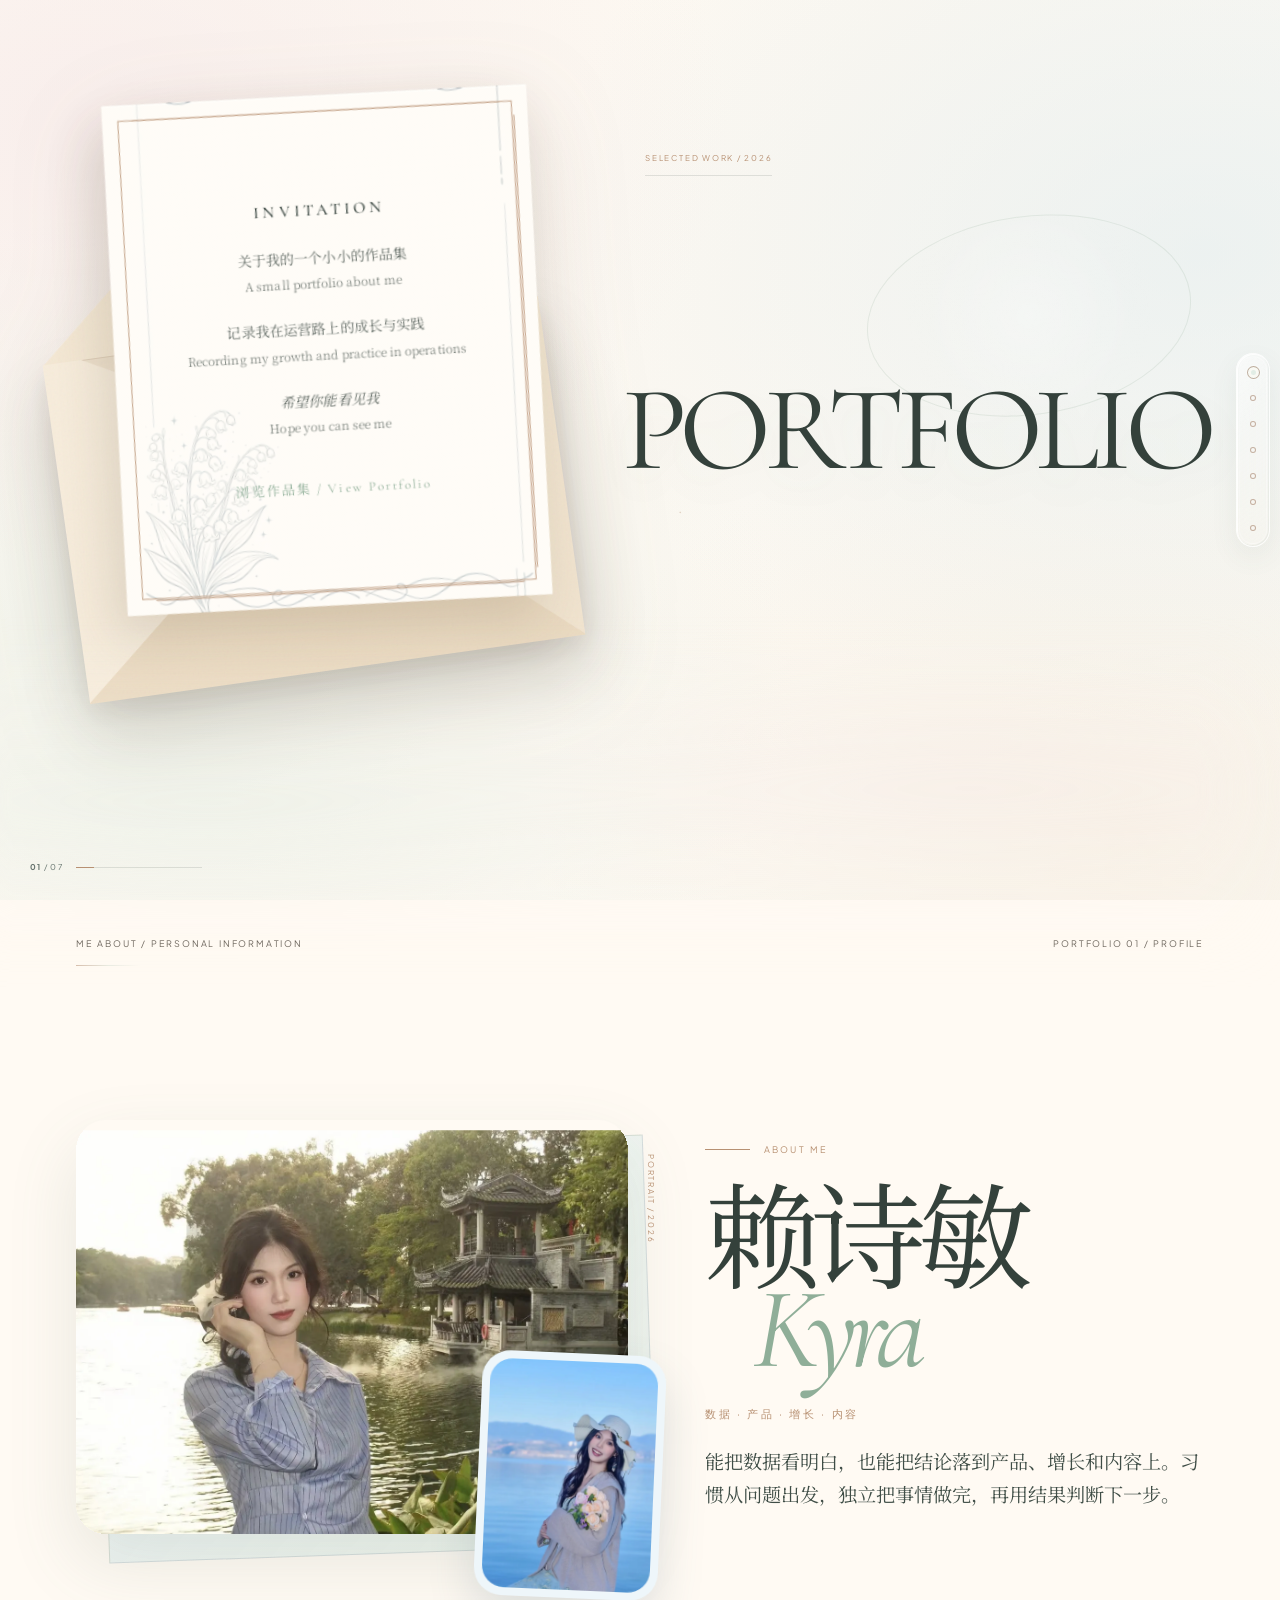
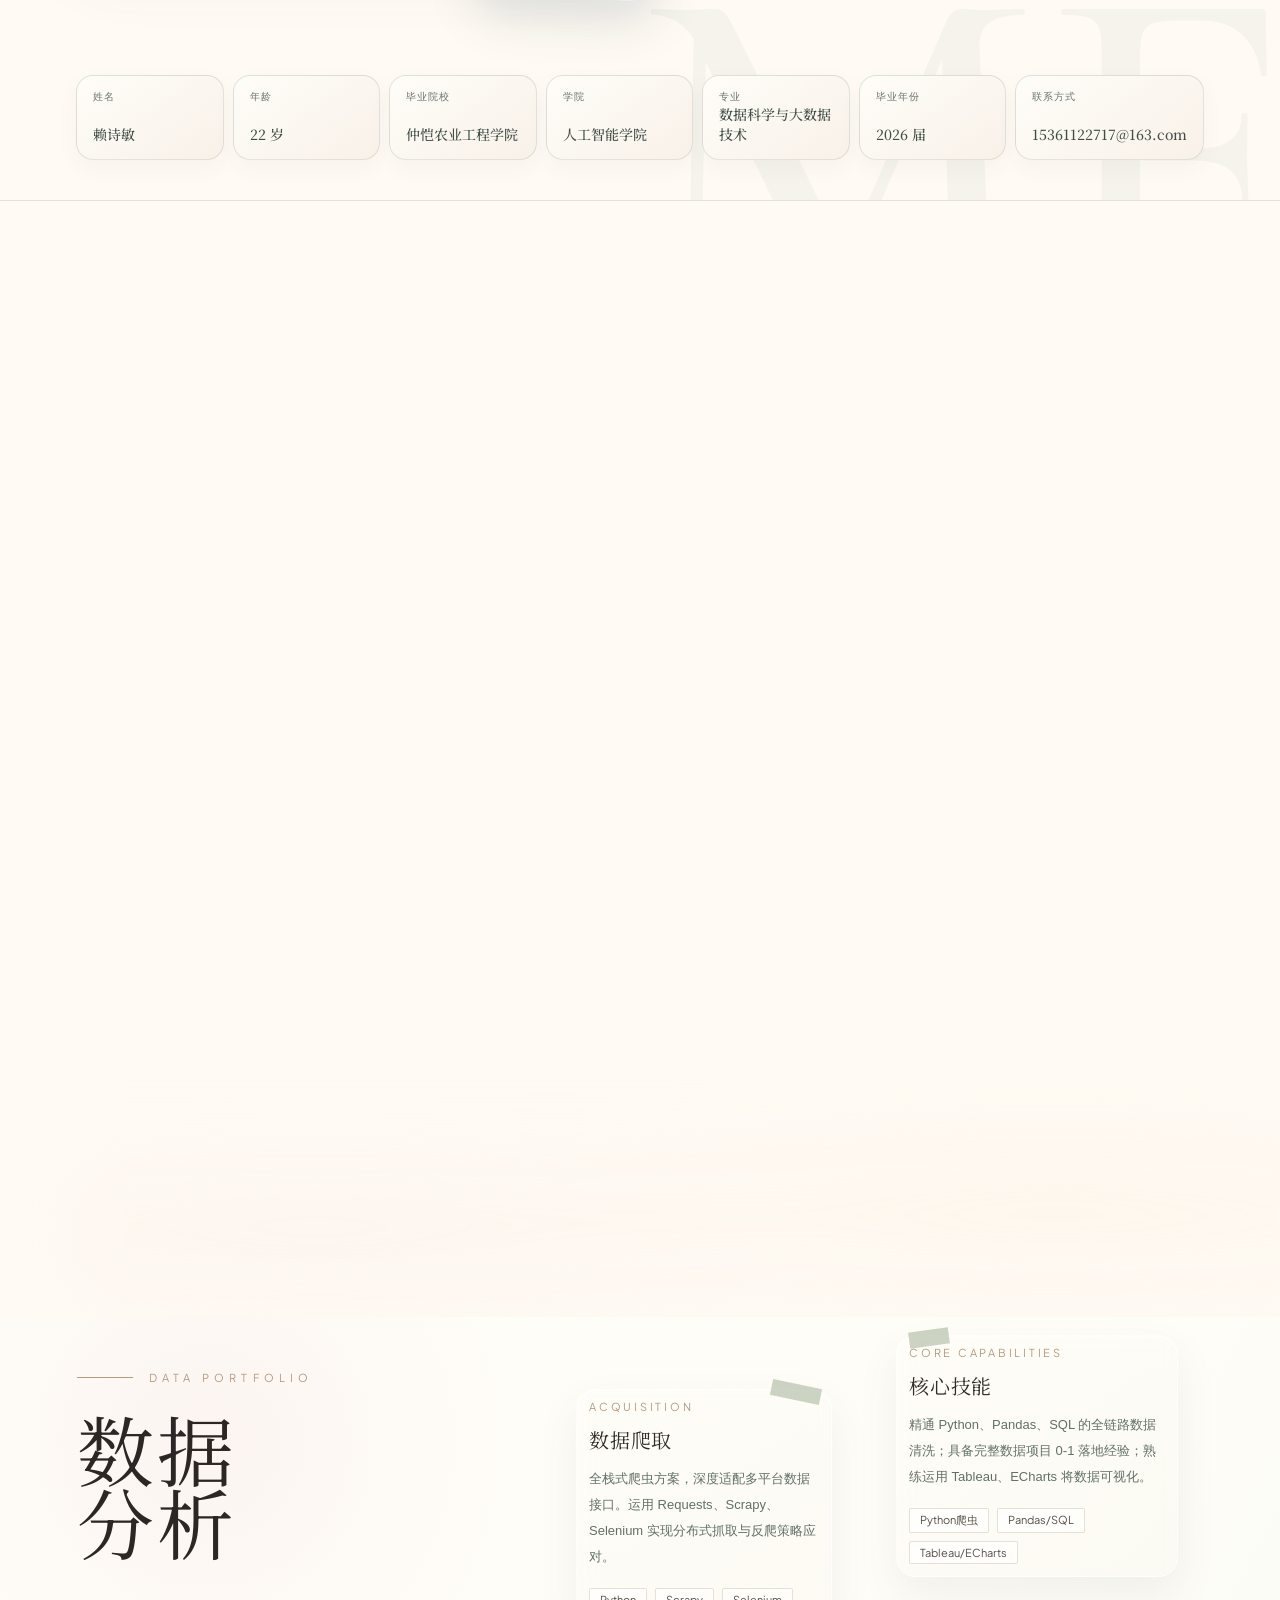
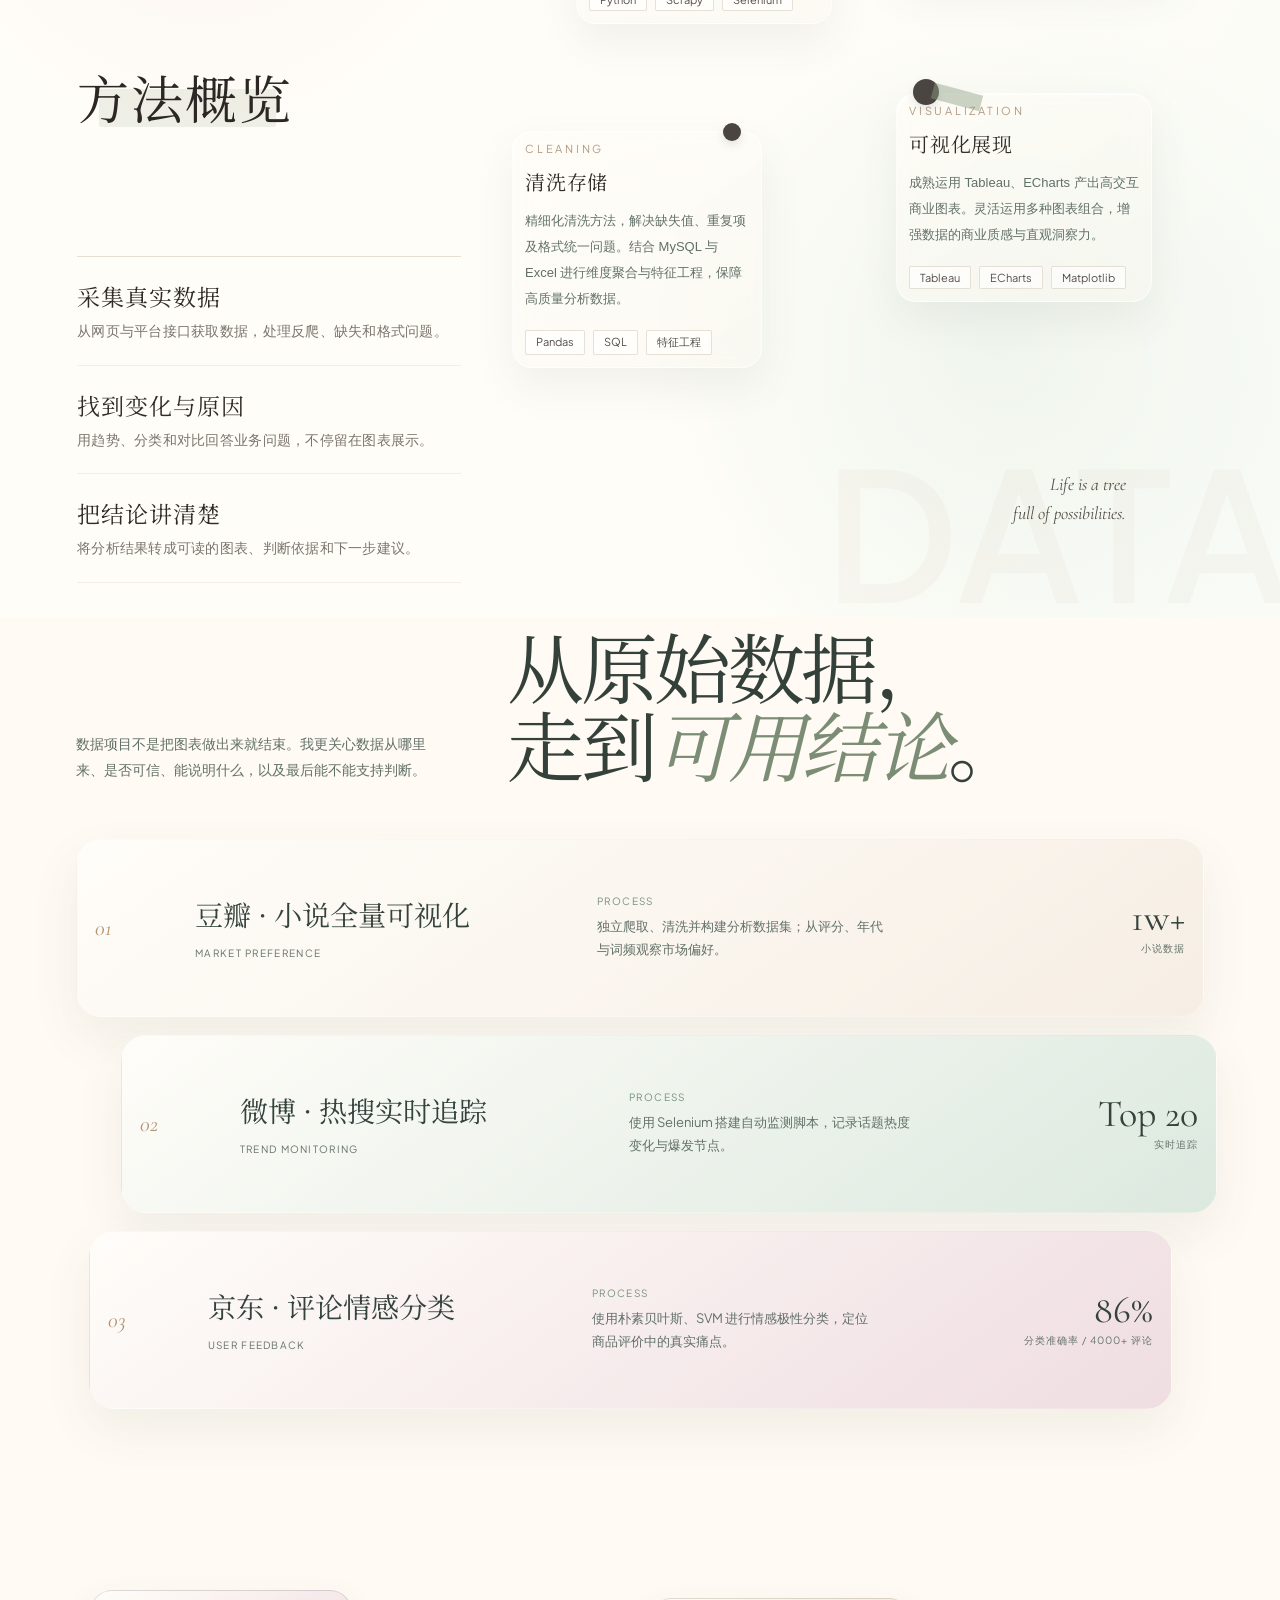
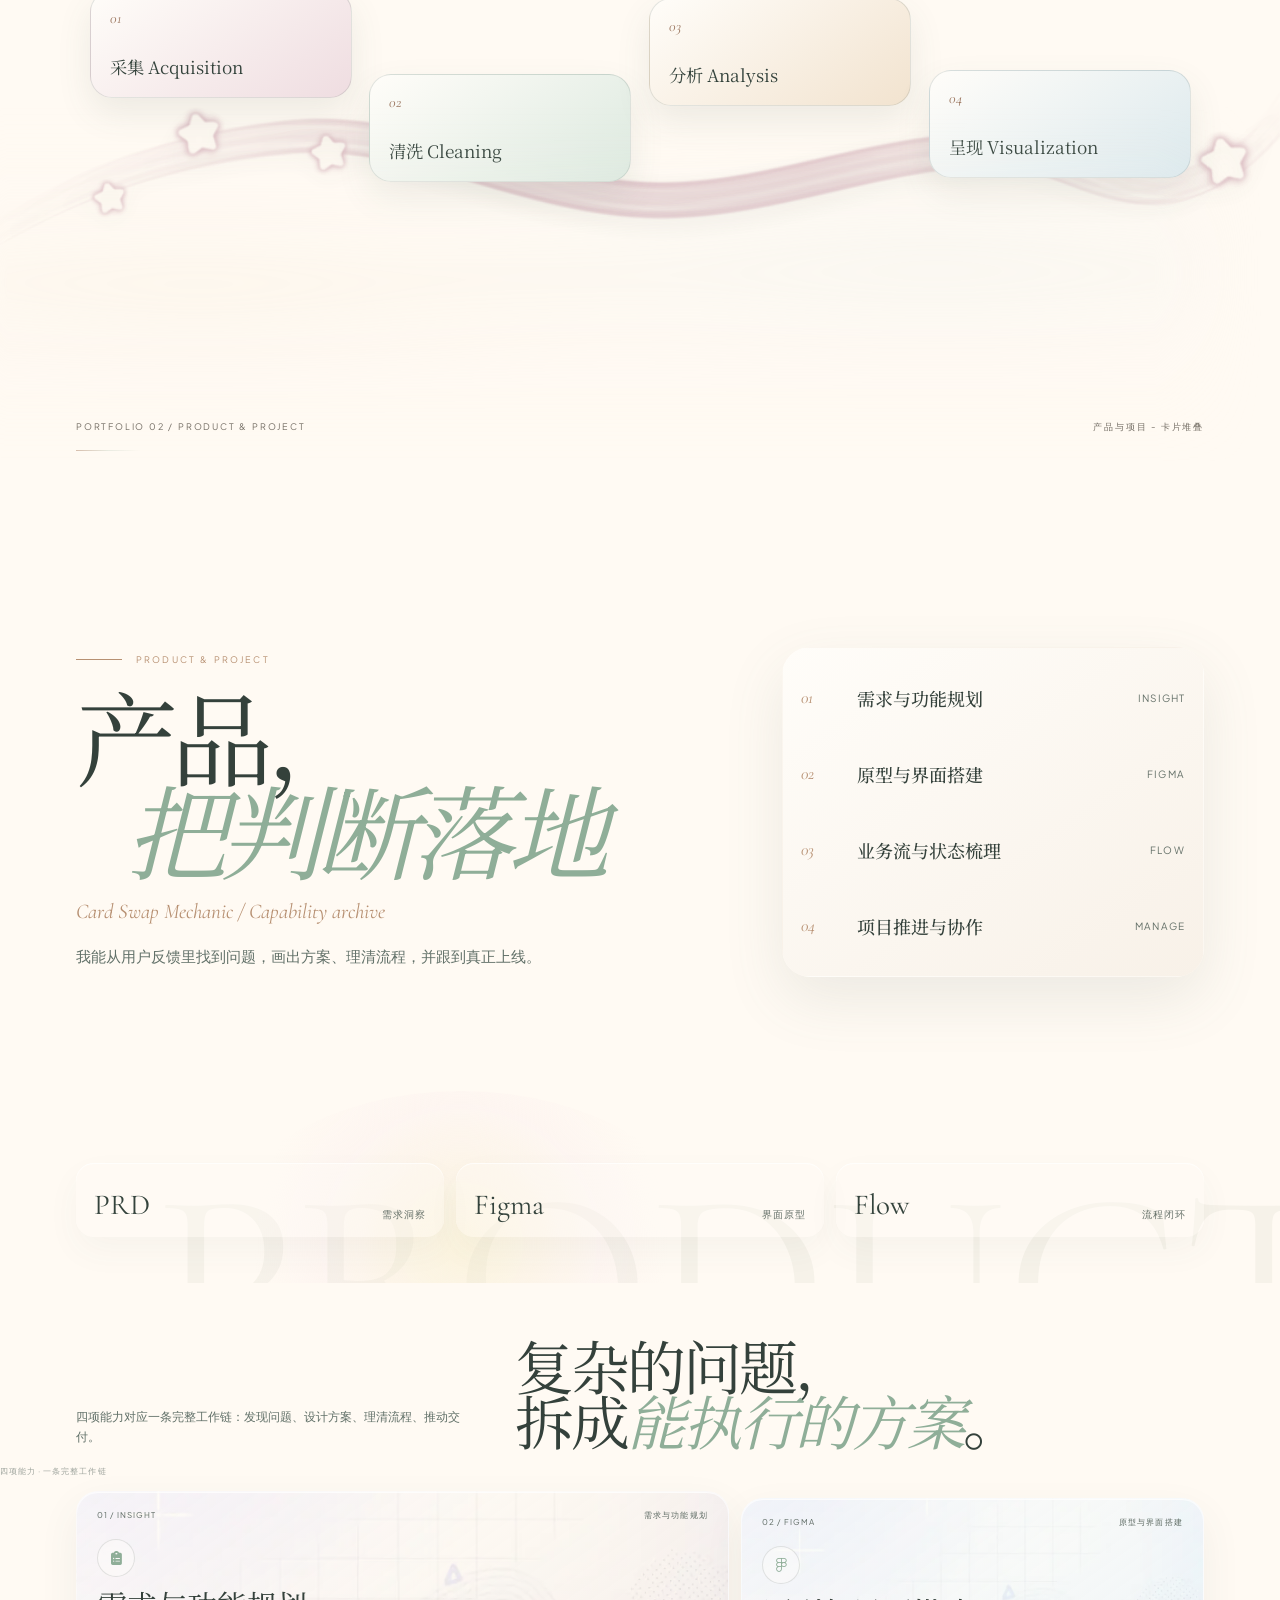
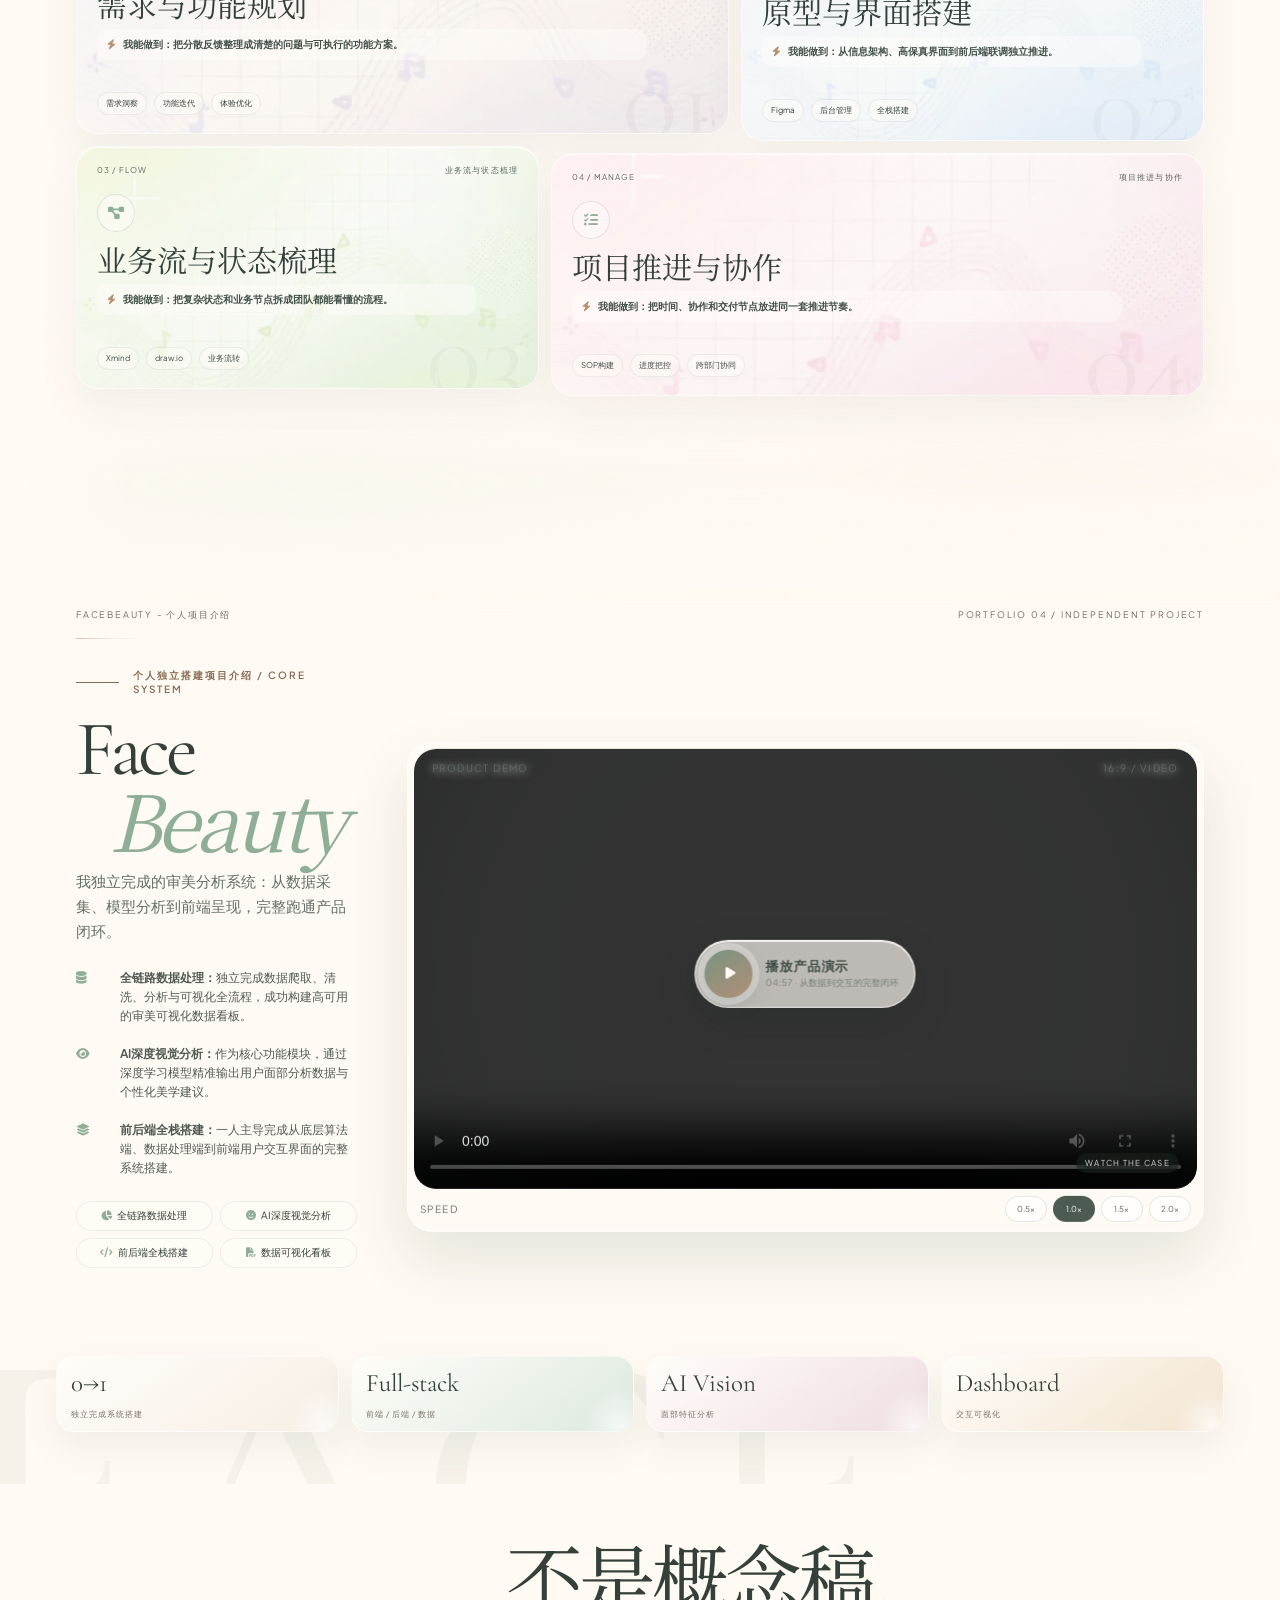
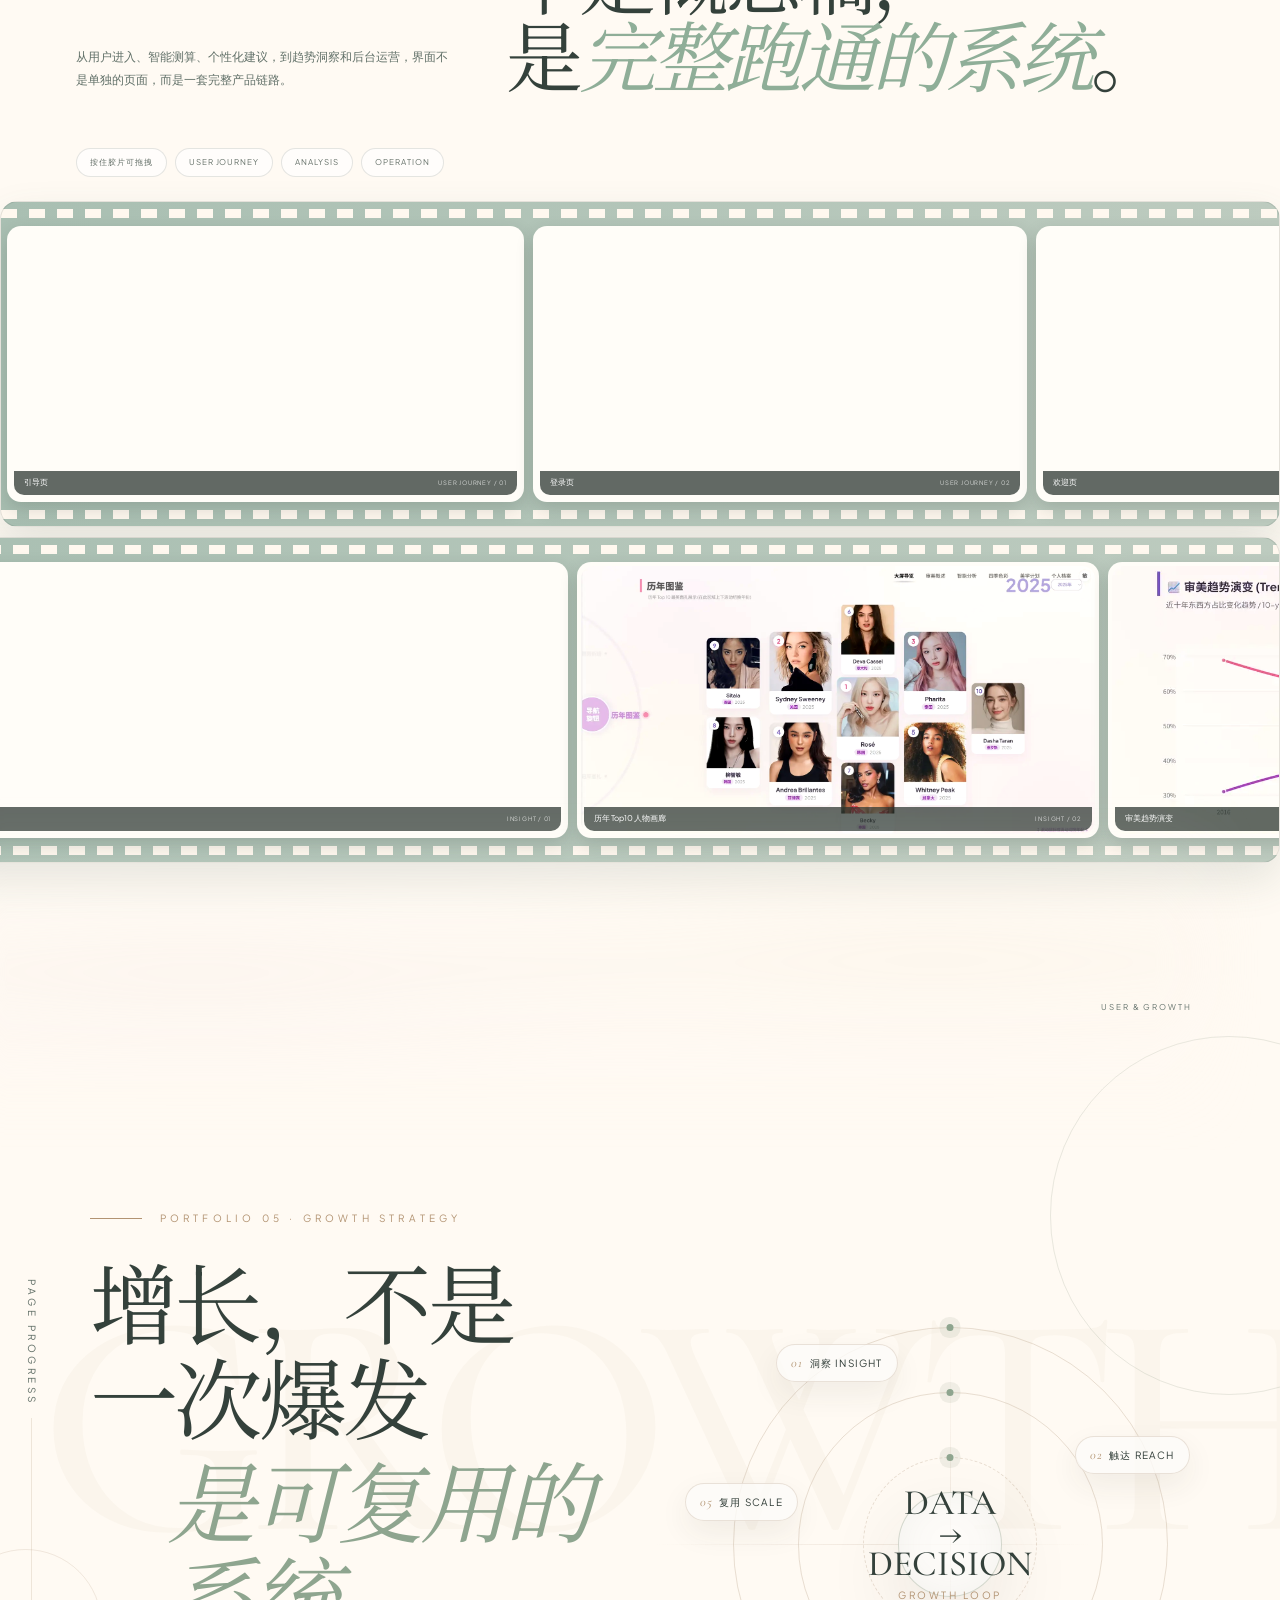
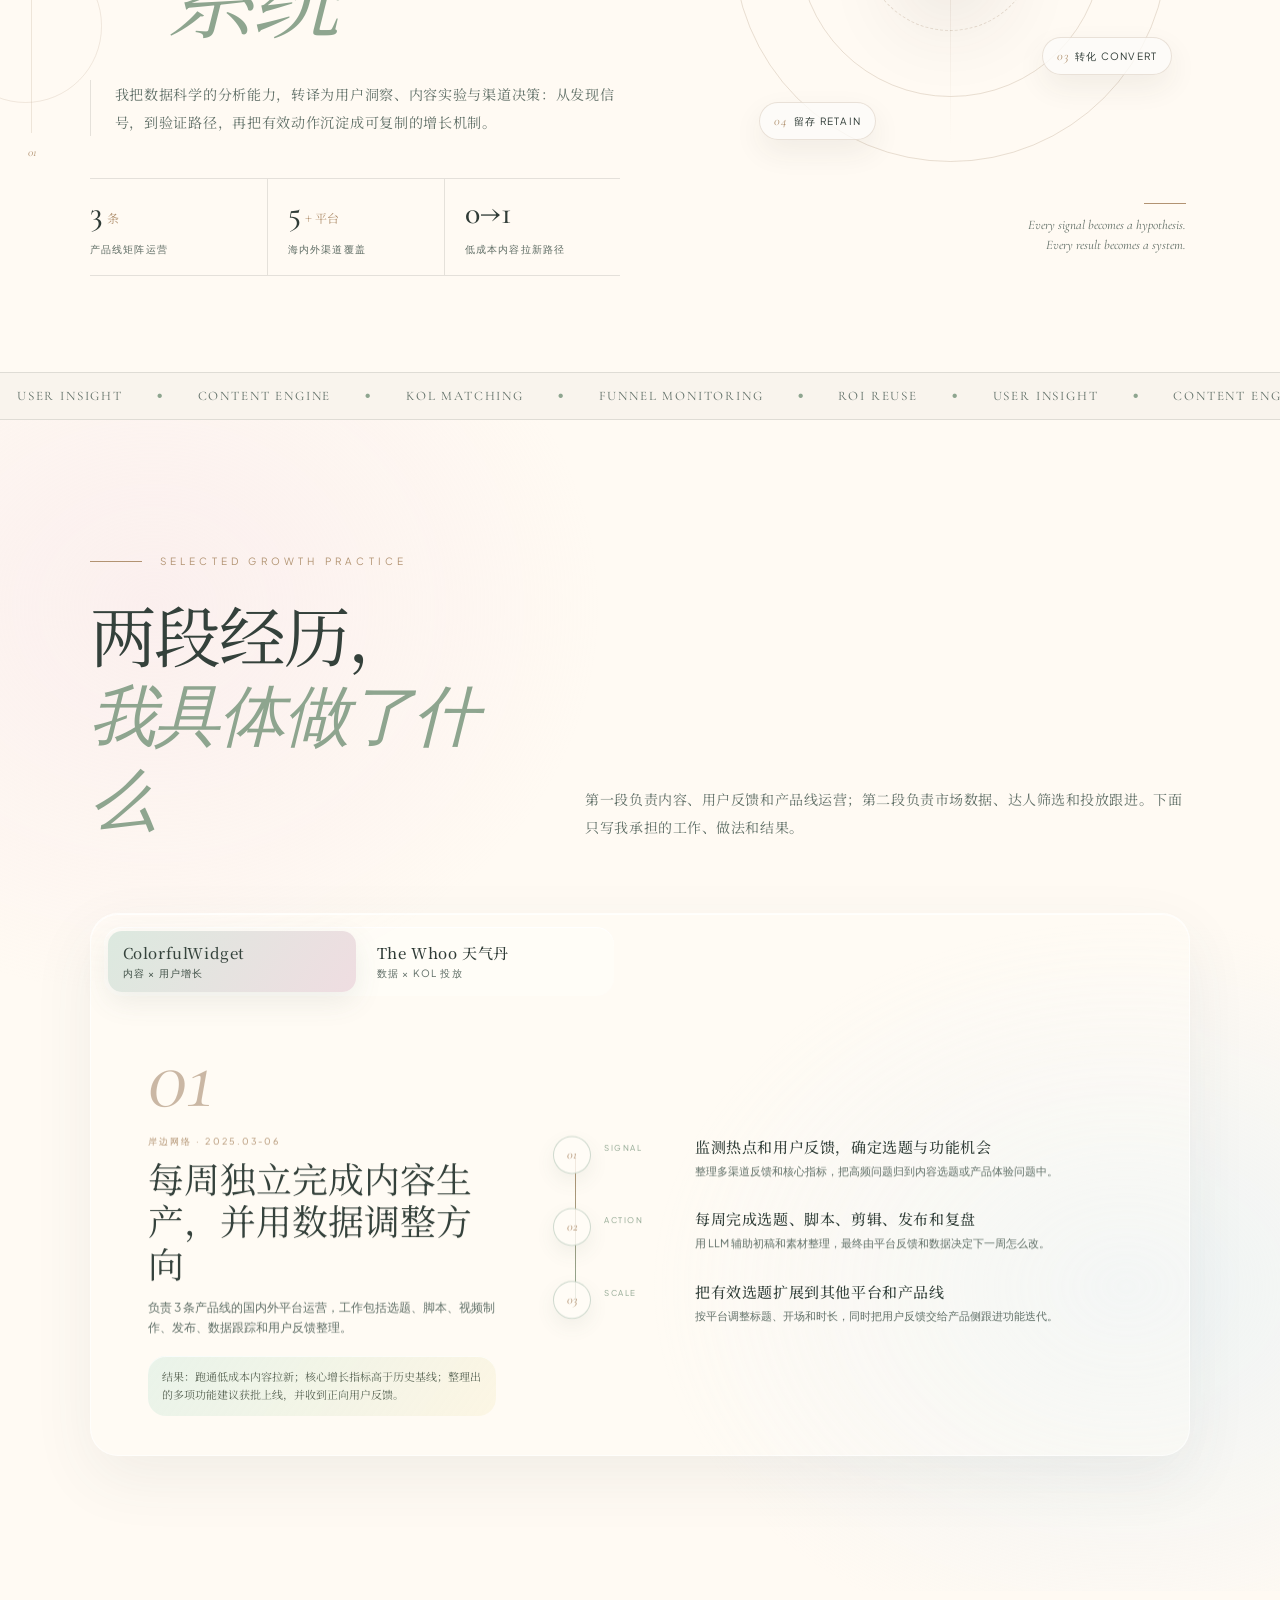
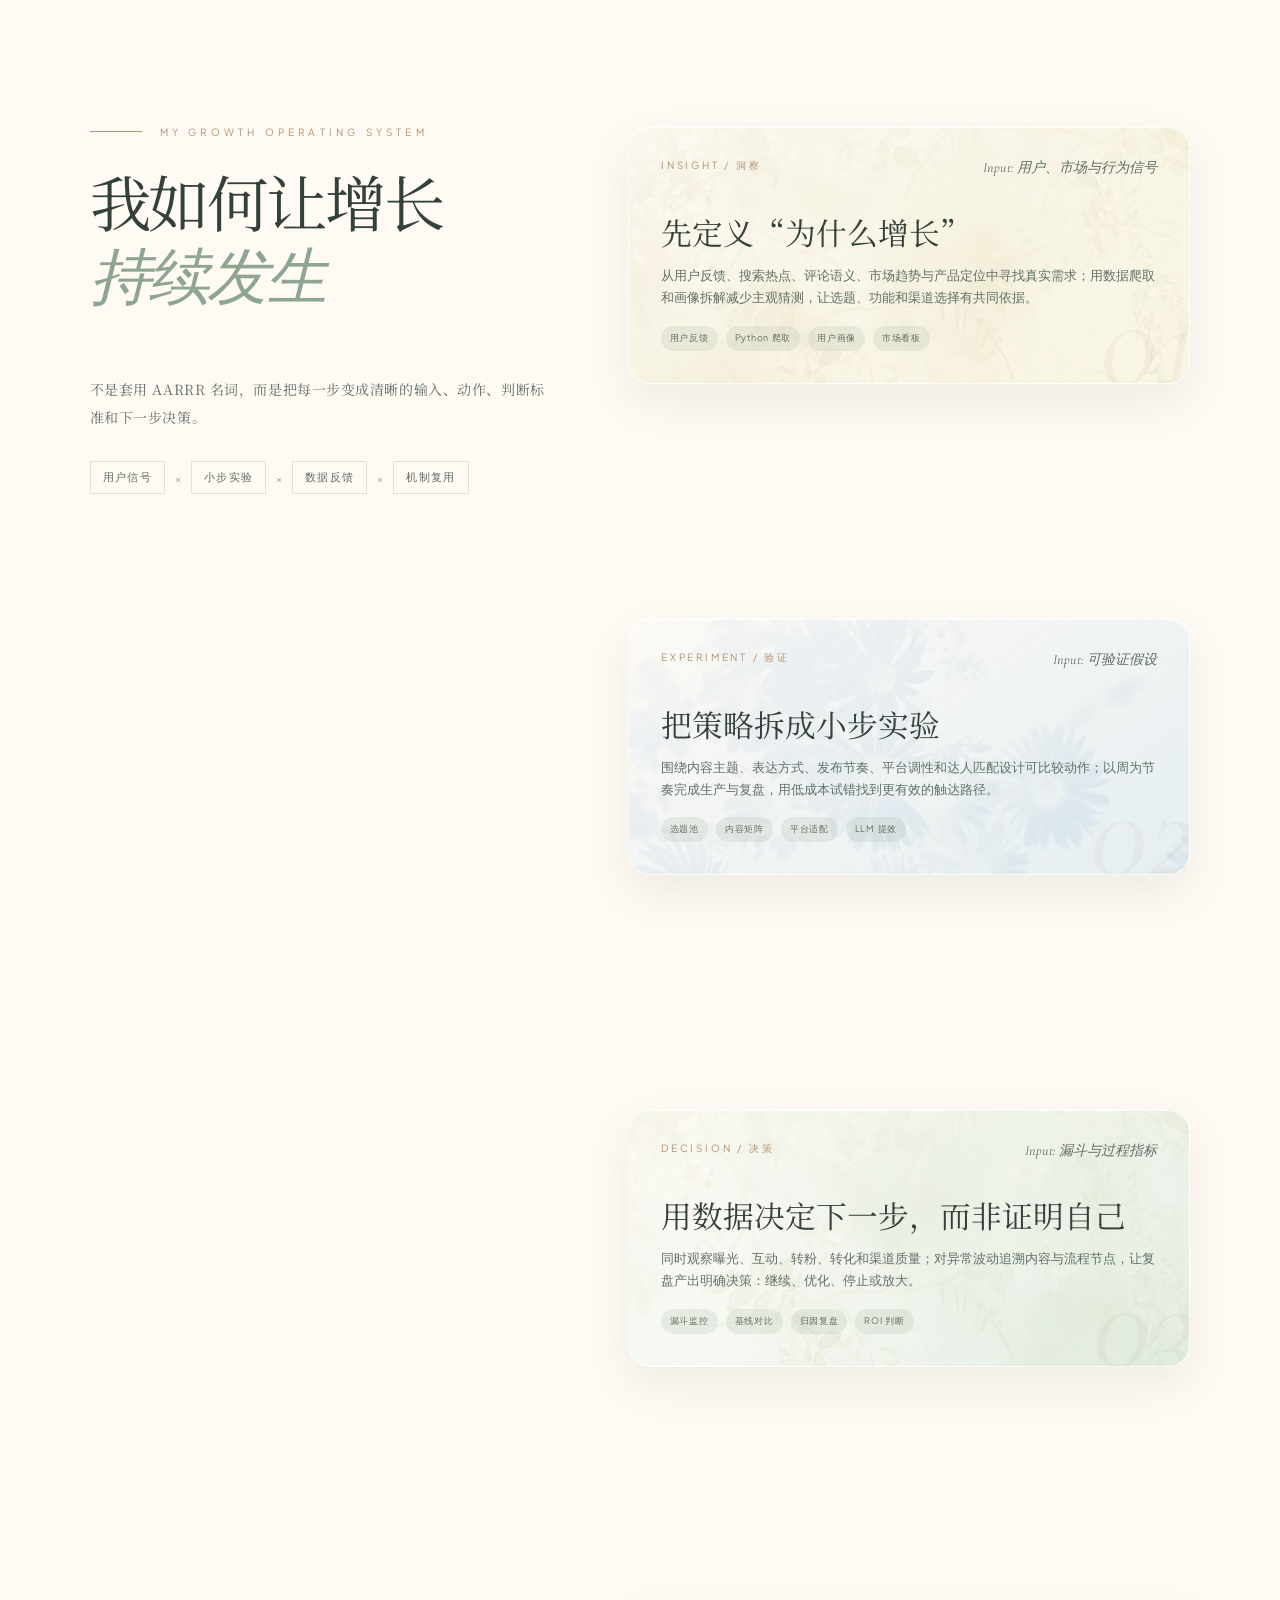
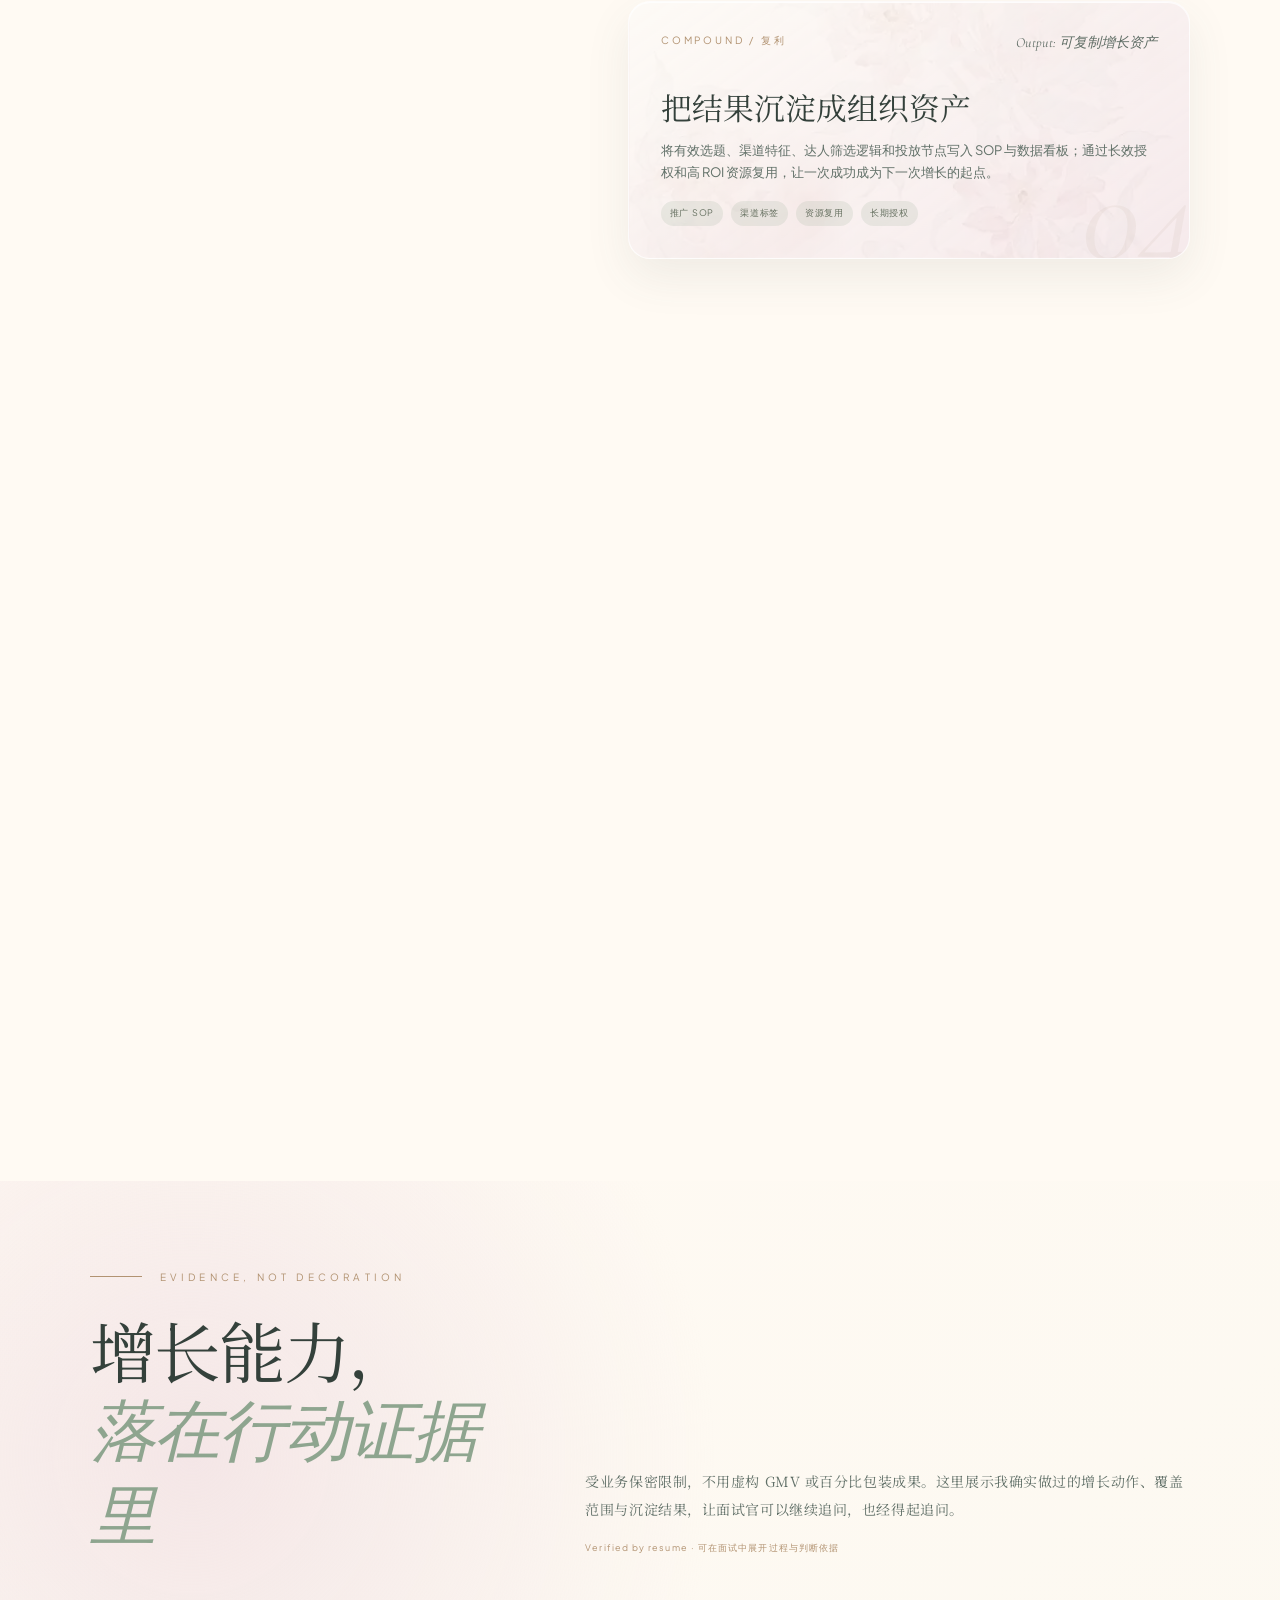
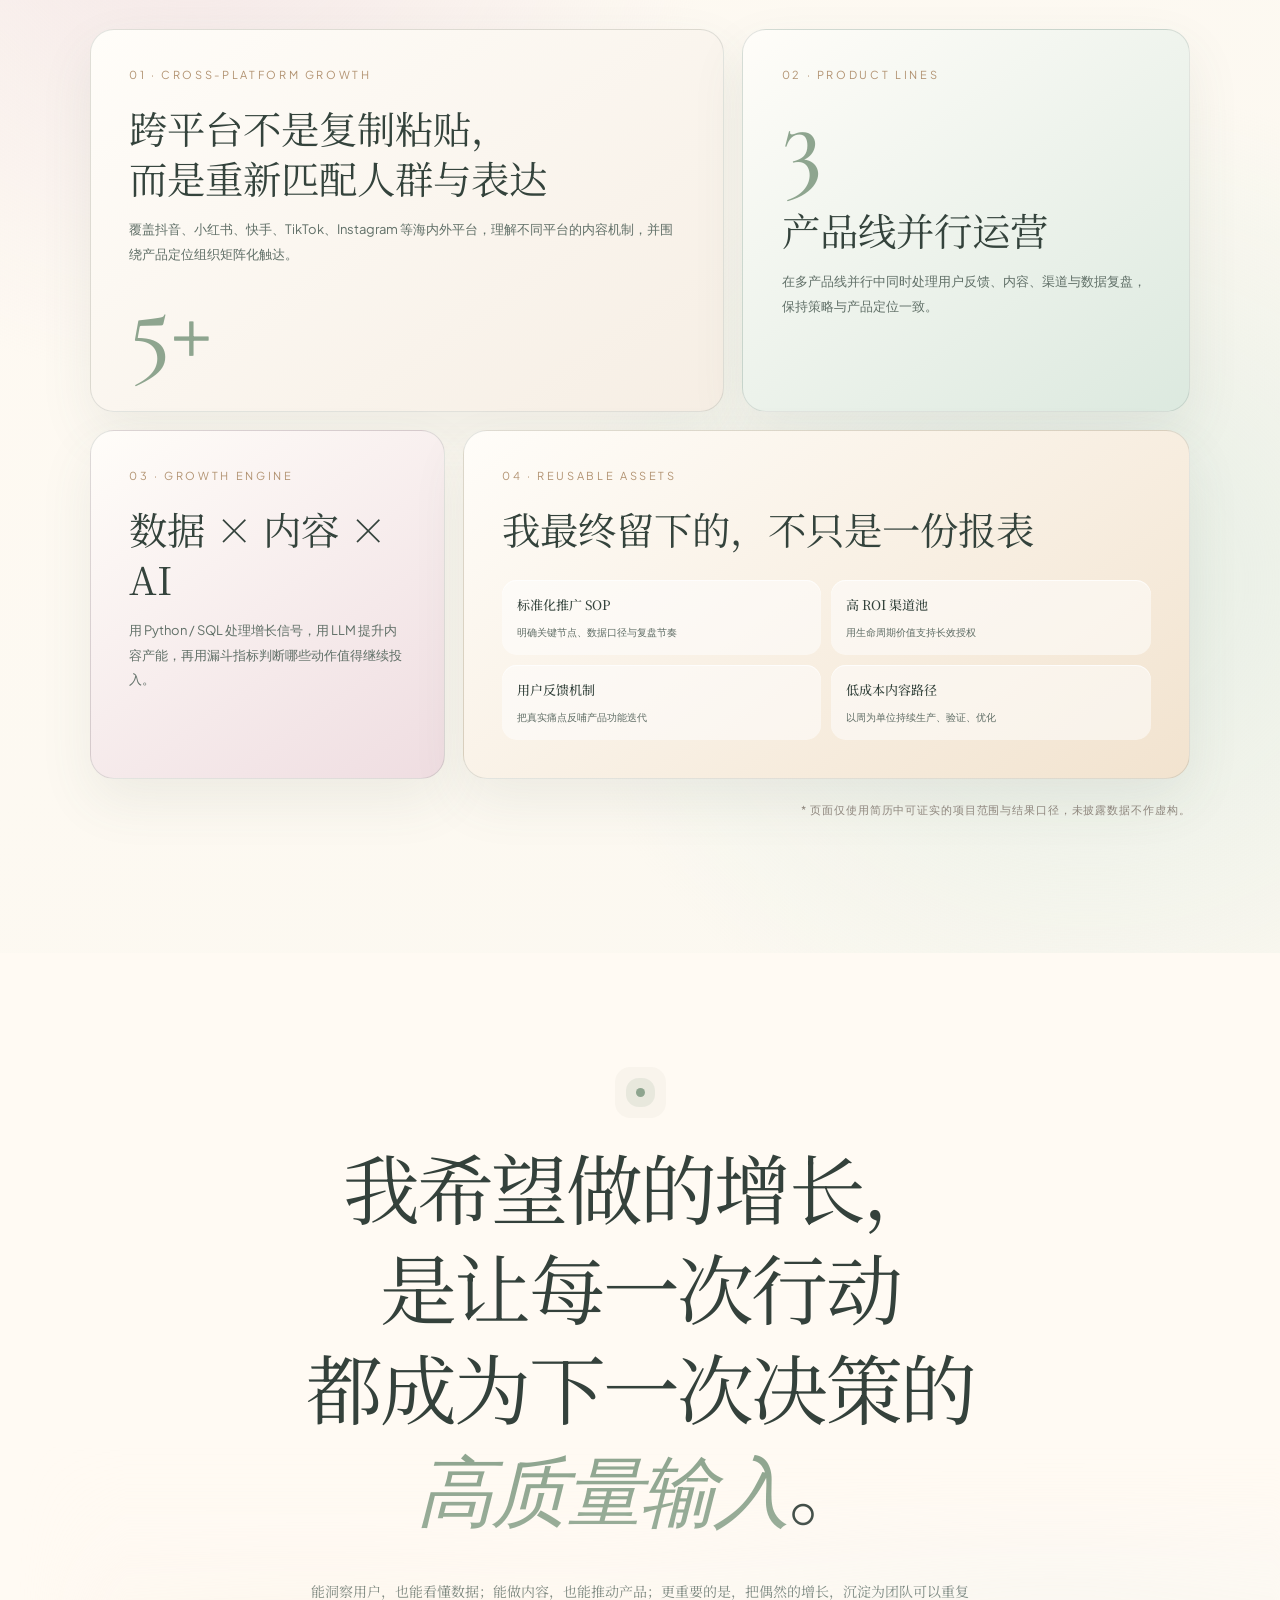
==== index.html @ 1442ce2c "Deploy optimized portfolio" ====
<!DOCTYPE html>
<html lang="zh-CN">
<head>
    <meta charset="UTF-8" />
    <meta name="viewport" content="width=device-width, initial-scale=1.0" />
    <meta name="description" content="数据、产品、增长与内容作品集" />
    <meta name="robots" content="noindex, nofollow, noarchive" />
    <meta name="theme-color" content="#f5ede2" />
    <title>Lai Shimin | Portfolio</title>
    <link rel="icon" href="data:image/svg+xml,%3Csvg xmlns='http://www.w3.org/2000/svg' viewBox='0 0 64 64'%3E%3Crect width='64' height='64' rx='18' fill='%23f5ede2'/%3E%3Ctext x='32' y='43' text-anchor='middle' font-size='32' fill='%23414840'%3EK%3C/text%3E%3C/svg%3E" />

    <link rel="preconnect" href="https://fonts.googleapis.com" />
    <link rel="preconnect" href="https://fonts.gstatic.com" crossorigin />
    <link href="https://fonts.googleapis.com/css2?family=Cormorant+Garamond:ital,wght@0,300;0,400;0,500;0,600;1,400&family=Noto+Serif+SC:wght@300;400;500;600&family=Playfair+Display:ital,wght@0,400;1,400&family=Plus+Jakarta+Sans:wght@300;400;500&display=swap" rel="stylesheet" media="print" onload="this.media='all'" />
    <link rel="stylesheet" href="https://cdnjs.cloudflare.com/ajax/libs/font-awesome/6.4.0/css/all.min.css" media="print" onload="this.media='all'" />
    <noscript><link href="https://fonts.googleapis.com/css2?family=Cormorant+Garamond:wght@400;500&family=Noto+Serif+SC:wght@400;500&display=swap" rel="stylesheet" /><link rel="stylesheet" href="https://cdnjs.cloudflare.com/ajax/libs/font-awesome/6.4.0/css/all.min.css" /></noscript>
    <script src="assets/vendor/gsap/gsap.min.js"></script>
    <script src="assets/vendor/gsap/ScrollTrigger.min.js"></script>
    <script>if (window.gsap && window.ScrollTrigger) gsap.registerPlugin(ScrollTrigger);</script>
    <script src="portfolio-system.js?v=20260716-10"></script>

    <style>
        :root {
            --paper-top: #EDE5D5; --paper-bottom: #E6DAC8; --paper-left: #DDD0BE; --paper-right: #DAD0BC; --paper-inside: #EDE5D5;
            --text-dark: #322c27; --text-gold: #b39b82; --text-light: #8c857f; --bg-color: #fdfcf9;
            --noise-texture: url("data:image/svg+xml,%3Csvg viewBox='0 0 200 200' xmlns='http://www.w3.org/2000/svg'%3E%3Cfilter id='noiseFilter'%3E%3CfeTurbulence type='fractalNoise' baseFrequency='0.8' numOctaves='3' stitchTiles='stitch'/%3E%3C/filter%3E%3Crect width='100%25' height='100%25' filter='url(%23noiseFilter)' opacity='0.05'/%3E%3C/svg%3E");
        }

        * { box-sizing: border-box; }

        body, html {
            margin: 0; padding: 0; width: 100%; min-height: 100%;
            font-family: 'Cormorant Garamond', 'Noto Serif SC', serif;
            overflow-x: hidden; overflow-y: auto; color: var(--text-dark); background-color: #f7f6f2;
        }

        #fullpage-wrapper {
            width: 100%; height: auto;
            transform: none !important;
            transition: none !important;
        }

        .page-section { width: 100%; height: auto; min-height: 100vh; position: relative; overflow: visible; }
        .page-section.section-1 { height: 100vh; overflow: hidden; }

        .internal-scroll { height: auto !important; overflow: visible !important; }
        .internal-scroll::-webkit-scrollbar { width: 0px; background: transparent; }

        .page-header-text { position: absolute; top: 40px; right: 50px; font-family: 'Plus Jakarta Sans', sans-serif; font-size: 9px; letter-spacing: 5px; color: var(--text-light); text-transform: uppercase; z-index: 5; }

        .page-nav-dots { position: fixed; right: 28px; top: 50%; transform: translateY(-50%); z-index: 20; display: flex; flex-direction: column; gap: 13px; }
        .page-dot { width: 7px; height: 7px; border-radius: 50%; border: 1px solid rgba(179, 155, 130, 0.65); background: transparent; padding: 0; cursor: pointer; transition: all 0.3s ease; }
        .page-dot.active { height: 22px; border-radius: 999px; background: var(--text-gold); }

        .reveal { opacity: 0; transform: translateY(34px); transition: opacity 0.85s ease, transform 0.85s cubic-bezier(0.2, 0.8, 0.2, 1); }
        .reveal.visible { opacity: 1; transform: translateY(0); }
        .no-transition { transition: none !important; }

        /* Keep the retired cover state out of the first paint. */
        body.portfolio-loading #fullpage-wrapper,
        body.portfolio-loading .page-nav-dots,
        body.portfolio-loading .pf-page-status {
            opacity: 0 !important;
        }
        body.portfolio-loading .envelope-wrapper,
        body.portfolio-loading .envelope-wrapper * {
            animation-play-state: paused !important;
        }
        body.portfolio-ready #fullpage-wrapper,
        body.portfolio-ready .page-nav-dots,
        body.portfolio-ready .pf-page-status {
            opacity: 1;
            transition: opacity .18s ease;
        }

        .scroll-down-hint, .scroll-up-btn { position: absolute; bottom: 36px; left: 50%; transform: translateX(-50%); font-family: 'Plus Jakarta Sans', sans-serif; font-size: 9px; letter-spacing: 3px; color: var(--text-light); text-transform: uppercase; display: flex; flex-direction: column; align-items: center; gap: 6px; cursor: pointer; z-index: 10; opacity: 0.55; transition: opacity 0.3s; user-select: none; }
        .scroll-down-hint:hover, .scroll-up-btn:hover { opacity: 1; }
        .scroll-down-hint i { font-size: 11px; animation: nudgeDown 2s ease-in-out infinite; }
        .scroll-up-btn i { font-size: 12px; animation: nudgeUp 2s infinite; }
        @keyframes nudgeDown { 0%, 100% { transform: translateY(0); } 50% { transform: translateY(4px); } }
        @keyframes nudgeUp { 0%, 100% { transform: translateY(0); } 50% { transform: translateY(-4px); } }

        .work-actions { position: absolute; left: 50%; bottom: 34px; transform: translateX(-50%); display: flex; align-items: center; gap: 22px; z-index: 8; font-family: 'Plus Jakarta Sans', sans-serif; font-size: 9px; letter-spacing: 3px; color: var(--text-light); text-transform: uppercase; }
        .work-actions button { border: 0; background: transparent; color: inherit; cursor: pointer; font: inherit; letter-spacing: inherit; display: flex; align-items: center; gap: 8px; opacity: 0.62; transition: opacity 0.25s ease, color 0.25s ease; }
        .work-actions button:hover { opacity: 1; color: var(--text-dark); }

        @media (max-width: 980px) {
            body, html { overflow: auto; }
            #fullpage-wrapper { height: auto; transform: none !important; transition: none; }
            .page-section { min-height: 100vh; height: auto; }
            .page-nav-dots, .scroll-down-hint, .scroll-up-btn, .work-actions { display: none !important; }
        }
    </style>
    <link rel="stylesheet" href="portfolio-system.css?v=20260716-5" />
</head>

<body class="portfolio-loading">

    <div id="fullpage-wrapper"></div>

    <div class="pf-page-status" aria-hidden="true">
        <span><b id="pfCurrentPage">01</b> / 07</span>
        <span class="pf-status-line"></span>
    </div>

    <div class="pf-transition-line" aria-hidden="true"></div>

    <div class="page-nav-dots" aria-label="页面导航">
        <button class="page-dot active" data-page="0" data-label="封面" aria-label="封面"></button>
        <button class="page-dot" data-page="1" data-label="关于我" aria-label="关于我"></button>
        <button class="page-dot" data-page="2" data-label="数据分析" aria-label="数据分析"></button>
        <button class="page-dot" data-page="3" data-label="产品与项目" aria-label="产品与项目"></button>
        <button class="page-dot" data-page="4" data-label="FaceBeauty" aria-label="FaceBeauty 项目"></button>
        <button class="page-dot" data-page="5" data-label="用户增长" aria-label="用户增长"></button>
        <button class="page-dot" data-page="6" data-label="内容作品" aria-label="内容作品"></button>
    </div>

    <script>
        async function loadPortfolioSections() {
            const wrapper = document.getElementById('fullpage-wrapper');
            // 按顺序插入所有页面，包含 Facebeauty
            const files = ['letter.html', 'me.html', 'data.html', 'product.html', 'Facebeauty.html', 'growth.html', 'content.html'];

            const fragments = await Promise.all(files.map(async file => {
                try {
                    const resp = await fetch(file);
                    return await resp.text();
                } catch (err) {
                    console.error('加载失败，请使用 Live Server 运行:', file, err);
                    return '';
                }
            }));
            fragments.forEach(html => {
                if (html) wrapper.insertAdjacentHTML('beforeend', html);
            });

            // 执行注入的 JS 脚本
            const scripts = wrapper.querySelectorAll('script');
            scripts.forEach(oldScript => {
                const newScript = document.createElement('script');
                Array.from(oldScript.attributes).forEach(attr => newScript.setAttribute(attr.name, attr.value));
                newScript.innerHTML = oldScript.innerHTML;
                document.body.appendChild(newScript);
                oldScript.remove();
            });

            await new Promise(resolve => {
                const link = document.createElement('link');
                link.rel = 'stylesheet';
                link.href = 'portfolio-refinement.css?v=20260716-10';
                link.onload = resolve;
                link.onerror = resolve;
                document.body.appendChild(link);
            });

            try {
                if (typeof window.initPortfolioSystem === 'function') window.initPortfolioSystem();
                else document.documentElement.classList.add('pf-continuous');
            } catch (error) {
                console.error('Portfolio interaction initialization failed:', error);
                document.documentElement.classList.add('pf-continuous');
            } finally {
                const deepSection = new URLSearchParams(location.search).get('section') || location.hash.slice(1);
                if (deepSection) {
                    const jumpToDeepSection = () => {
                        const target = document.getElementById(deepSection);
                        if (!target) return;
                        const y = target.getBoundingClientRect().top + window.scrollY - Math.min(48, innerHeight * .04);
                        const root = document.documentElement;
                        const previousScrollBehavior = root.style.scrollBehavior;
                        root.style.scrollBehavior = 'auto';
                        window.scrollTo(0, Math.max(0, y));
                        requestAnimationFrame(() => requestAnimationFrame(() => {
                            root.style.scrollBehavior = previousScrollBehavior;
                            if (window.ScrollTrigger) {
                                ScrollTrigger.update();
                            }
                            window.portfolioRevealVisible?.();
                            window.dispatchEvent(new Event('scroll'));
                        }));
                        window.setTimeout(() => window.portfolioRevealVisible?.(), 120);
                    };
                    jumpToDeepSection();
                    window.setTimeout(jumpToDeepSection, 500);
                    window.setTimeout(jumpToDeepSection, 1600);
                    window.setTimeout(jumpToDeepSection, 3200);
                }
                requestAnimationFrame(() => requestAnimationFrame(() => {
                    document.body.classList.remove('portfolio-loading');
                    document.body.classList.add('portfolio-ready');
                }));
            }
        }

        loadPortfolioSections();
        if ('serviceWorker' in navigator) {
            window.addEventListener('load', () => navigator.serviceWorker.register('./sw.js').catch(() => {}), { once: true });
        }
    </script>
</body>
</html>
---- portfolio-system.css ----
:root {
    --pf-paper: #fffdf8;
    --pf-paper-soft: #fbf8f1;
    --pf-ink: #2f3b36;
    --pf-muted: #68736d;
    --pf-sage: #89a990;
    --pf-sage-soft: #e5f0e6;
    --pf-blush: #f7e8e8;
    --pf-blue: #e7f1f7;
    --pf-lilac: #eee9f5;
    --pf-butter: #f8f0cf;
    --pf-bronze: #b79072;
    --pf-line: rgba(52, 58, 54, .13);
    --pf-line-light: rgba(244, 240, 231, .2);
    --pf-serif: 'Noto Serif SC', 'Cormorant Garamond', Georgia, serif;
    --pf-display: 'Cormorant Garamond', 'Noto Serif SC', Georgia, serif;
    --pf-sans: 'Plus Jakarta Sans', 'PingFang SC', 'Microsoft YaHei', sans-serif;
    --pf-ease: cubic-bezier(.22, .72, .22, 1);
    --text-dark: #343a36;
    --text-gold: #b79072;
    --text-light: #737b75;
    --bg-color: #fffaf4;
    --paper-top: #f5e5e3;
    --paper-bottom: #e4eee5;
    --paper-left: #e8e4f1;
    --paper-right: #e3edf7;
    --paper-inside: #fffaf4;
}

html, body {
    color: var(--pf-ink);
    background: #fffdf8;
}

body {
    cursor: default;
    -webkit-font-smoothing: antialiased;
    text-rendering: optimizeLegibility;
}

body::before { display: none !important; }

button, a, [role='button'] {
    -webkit-tap-highlight-color: transparent;
}

button:focus-visible,
[role='button']:focus-visible {
    outline: 1px solid var(--pf-sage);
    outline-offset: 5px;
}

#fullpage-wrapper {
    will-change: transform;
    transition-duration: 1.08s !important;
    transition-timing-function: cubic-bezier(.77, 0, .18, 1) !important;
}

.page-section {
    isolation: isolate;
    background-color: #fffdf8;
}

.page-section::after {
    content: '';
    position: absolute;
    z-index: 90;
    inset: 0;
    pointer-events: none;
    opacity: 0;
    background: linear-gradient(115deg, rgba(223,234,223,.62), rgba(233,226,242,.38));
    transition: opacity .55s ease;
    display: none !important;
}

.page-section.pf-leaving::after { opacity: 1; }

.pf-site-mark {
    position: fixed;
    z-index: 120;
    top: 28px;
    left: 30px;
    display: flex;
    align-items: center;
    gap: 14px;
    color: var(--pf-ink);
    mix-blend-mode: normal;
    pointer-events: none;
}

.pf-site-mark strong {
    font-family: var(--pf-display);
    font-size: 22px;
    font-weight: 500;
    letter-spacing: .04em;
}

.pf-site-mark::after {
    content: '';
    width: 22px;
    height: 10px;
    margin-left: 2px;
    border: 1px solid var(--pf-accent, var(--pf-sage));
    border-width: 1px 0 0 1px;
    border-radius: 100% 0 0;
    transform: rotate(-18deg);
    opacity: .72;
}

.pf-site-mark span {
    padding-left: 14px;
    border-left: 1px solid var(--pf-line);
    color: var(--pf-muted);
    font-family: var(--pf-sans);
    font-size: 8px;
    letter-spacing: .2em;
    text-transform: uppercase;
}

.pf-site-mark > span { display: none; }

.pf-page-status {
    position: fixed;
    z-index: 120;
    left: 30px;
    bottom: 28px;
    width: 172px;
    display: grid;
    grid-template-columns: auto 1fr;
    gap: 13px;
    align-items: center;
    color: var(--pf-muted);
    font-family: var(--pf-sans);
    font-size: 8px;
    letter-spacing: .16em;
    text-transform: uppercase;
    pointer-events: none;
}

.pf-status-line {
    position: relative;
    height: 1px;
    overflow: hidden;
    background: var(--pf-line);
}

.pf-status-line::after {
    content: '';
    position: absolute;
    inset: 0;
    background: var(--pf-accent, var(--pf-sage));
    transform: scaleX(var(--pf-page-progress, .1428));
    transform-origin: left;
    transition: transform .9s var(--pf-ease);
}

.pf-transition-line {
    position: fixed;
    z-index: 9999;
    top: 0;
    left: 0;
    width: 100%;
    height: 3px;
    background: linear-gradient(90deg, var(--pf-accent, var(--pf-sage)), #f7e8e8, #e7f1f7);
    transform: scaleX(0);
    transform-origin: left;
    pointer-events: none;
}

.pf-transition-line.is-moving {
    animation: pfLineSweep 1.08s var(--pf-ease) both;
}

@keyframes pfLineSweep {
    0% { transform: scaleX(0); transform-origin: left; }
    46% { transform: scaleX(1); transform-origin: left; }
    54% { transform: scaleX(1); transform-origin: right; }
    100% { transform: scaleX(0); transform-origin: right; }
}

.page-nav-dots {
    right: 22px !important;
    gap: 5px !important;
    padding: 8px !important;
    border: 1px solid var(--pf-line) !important;
    border-radius: 999px !important;
    background: rgba(255,250,244,.92) !important;
    backdrop-filter: blur(14px) !important;
    box-shadow: 0 14px 38px rgba(79,91,83,.10) !important;
}

.page-dot {
    position: relative;
    width: 34px !important;
    height: 34px !important;
    display: grid !important;
    place-items: center !important;
    border: 0 !important;
    border-radius: 50% !important;
    color: var(--pf-muted) !important;
    background: transparent !important;
    font-family: var(--pf-sans) !important;
    font-size: 8px !important;
    letter-spacing: 0 !important;
}

.page-dot::before {
    content: attr(data-label);
    position: absolute;
    right: 46px;
    padding: 8px 12px;
    border: 1px solid var(--pf-line);
    color: var(--pf-ink);
    background: rgba(255,250,244,.97);
    white-space: nowrap;
    opacity: 0;
    transform: translateX(8px);
    pointer-events: none;
    transition: opacity .25s ease, transform .25s ease;
}

/* The old text tooltip belonged to the previous navigation design. */
.page-dot::before { display: none !important; }

.page-dot:hover::before,
.page-dot:focus-visible::before {
    opacity: 1;
    transform: translateX(0);
}

.page-dot::after {
    content: '';
    width: 5px;
    height: 5px;
    border: 1px solid var(--pf-bronze);
    border-radius: 50%;
    transition: width .35s ease, height .35s ease, background .35s ease;
}

.page-dot.active::after {
    width: 16px;
    height: 16px;
    border-color: var(--pf-accent, var(--pf-sage));
    background: var(--pf-accent, var(--pf-sage));
    box-shadow: inset 0 0 0 5px #fffdf8;
}

.page-header-text {
    top: 29px !important;
    right: 88px !important;
    color: var(--pf-muted) !important;
    font-family: var(--pf-sans) !important;
    font-size: 8px !important;
    letter-spacing: .24em !important;
}

.pf-kicker {
    display: flex;
    align-items: center;
    gap: 14px;
    color: var(--pf-bronze);
    font-family: var(--pf-sans);
    font-size: 9px;
    font-weight: 500;
    letter-spacing: .24em;
    text-transform: uppercase;
}

.pf-kicker::before {
    content: '';
    width: 44px;
    height: 1px;
    background: currentColor;
}

.pf-section-number {
    color: var(--pf-bronze);
    font-family: var(--pf-display);
    font-size: 18px;
    font-style: italic;
}

.pf-rule { height: 1px; background: var(--pf-line); }

.pf-reveal {
    opacity: 0;
    transform: translateY(32px);
    transition: opacity .8s ease, transform .9s var(--pf-ease);
}

.pf-reveal.is-visible {
    opacity: 1;
    transform: translateY(0);
}

.pf-page-end {
    display: flex;
    justify-content: space-between;
    gap: 24px;
    padding: 24px 0 0;
    border-top: 1px solid var(--pf-line);
}

.pf-page-end button,
.page-prev,
.page-next {
    border: 0;
    color: inherit;
    background: transparent;
    font-family: var(--pf-sans);
    font-size: 9px;
    letter-spacing: .18em;
    text-transform: uppercase;
    cursor: pointer;
}

.internal-scroll {
    scrollbar-width: thin !important;
    scrollbar-color: rgba(124,141,118,.55) transparent !important;
}

.internal-scroll::-webkit-scrollbar { width: 4px !important; }
.internal-scroll::-webkit-scrollbar-thumb { background: rgba(124,141,118,.55) !important; }

/* Cover: preserve the envelope interaction while aligning the art direction. */
.page-section.section-1 {
    background:
        radial-gradient(circle at 86% 18%, rgba(231,241,247,.44), transparent 18rem),
        radial-gradient(circle at 74% 73%, rgba(247,232,232,.48), transparent 21rem),
        radial-gradient(circle at 12% 78%, rgba(229,240,230,.58), transparent 18rem),
        linear-gradient(112deg, #fffdf8 0 54%, #f9fbf6 100%) !important;
}

.page-section.section-1::before {
    content: '';
    position: absolute;
    z-index: 0;
    width: 34vw;
    height: 62vh;
    right: 5vw;
    top: 8vh;
    border: 1px solid rgba(137,169,144,.20);
    border-radius: 54% 46% 63% 37% / 38% 60% 40% 62%;
    transform: rotate(-12deg);
    box-shadow: 72px 58px 0 -70px rgba(183,144,114,.45), -95px 155px 0 -93px rgba(137,169,144,.48);
    pointer-events: none;
}

.page-section.section-1 .art-title {
    color: var(--pf-ink) !important;
    font-family: var(--pf-display) !important;
    font-size: clamp(104px, 9.4vw, 176px) !important;
    font-weight: 400 !important;
    line-height: .78 !important;
    letter-spacing: -.06em !important;
    white-space: nowrap !important;
}

.page-section.section-1 .split-layout {
    max-width: none !important;
    padding: 0 5vw !important;
    gap: 4vw !important;
}

.page-section.section-1 .left-pane { flex: 0 0 42% !important; }
.page-section.section-1 .right-pane { flex: 1 1 58% !important; padding-left: 1% !important; overflow: visible !important; }

.page-section.section-1 .right-pane::before {
    content: 'SELECTED WORK / 2026';
    position: absolute;
    top: 17%;
    left: 5%;
    padding-bottom: 12px;
    border-bottom: 1px solid var(--pf-line);
    color: var(--pf-bronze);
    font-family: var(--pf-sans);
    font-size: 8px;
    letter-spacing: .22em;
}

.page-section.section-1 .right-pane::after {
    content: '';
    position: absolute;
    z-index: -1;
    right: 4%;
    top: 24%;
    width: 62%;
    aspect-ratio: 1.65;
    border-radius: 46% 54% 62% 38% / 55% 38% 62% 45%;
    background: transparent;
    border: 1px solid rgba(137,169,144,.16);
    filter: none;
    transform: rotate(-8deg);
}

.page-section.section-1 .envelope-wrapper {
    filter: none !important;
}

.page-section.section-1:not(.pf-current) .envelope-wrapper {
    visibility: hidden;
    animation: none !important;
}

.page-section.section-1 .letter-content h2 {
    color: var(--pf-ink) !important;
    font-family: var(--pf-display) !important;
    font-weight: 500 !important;
}

.page-section.section-1 .letter-content {
    background-color: #fffaf4 !important;
    background-image: none !important;
}

.page-section.section-1 .letter p {
    color: #626b65 !important;
}

.page-section.section-1 .letter-frame { opacity: .82 !important; }

.page-section.section-1 .bg-glow {
    display: none !important;
}

.page-section.section-1 .bg-ornament { display: none !important; }

.page-section.section-1 .btn-accept {
    color: var(--pf-sage) !important;
    text-decoration: none !important;
    border-bottom: 1px solid currentColor !important;
    padding-bottom: 6px !important;
}

@media (max-width: 980px) {
    .pf-site-mark {
        position: absolute;
        top: 18px;
        left: 18px;
    }
    .pf-site-mark span,
    .pf-page-status,
    .pf-transition-line { display: none; }
    .page-section::after { display: none; }
    .internal-scroll { overflow: visible !important; }
    .page-section.section-1 .split-layout { padding: 76px 22px 88px !important; gap: 34px !important; }
    .page-section.section-1 .art-title { font-size: clamp(68px, 20vw, 108px) !important; }
    .page-section.section-1 .right-pane::before { top: 0; left: 50%; transform: translateX(-50%); }
    .page-section.section-1 .right-pane::after { width: 82%; right: 9%; top: 18%; }
}

@media (prefers-reduced-motion: reduce) {
    *, *::before, *::after {
        animation-duration: .01ms !important;
        animation-iteration-count: 1 !important;
        transition-duration: .01ms !important;
        scroll-behavior: auto !important;
    }
}
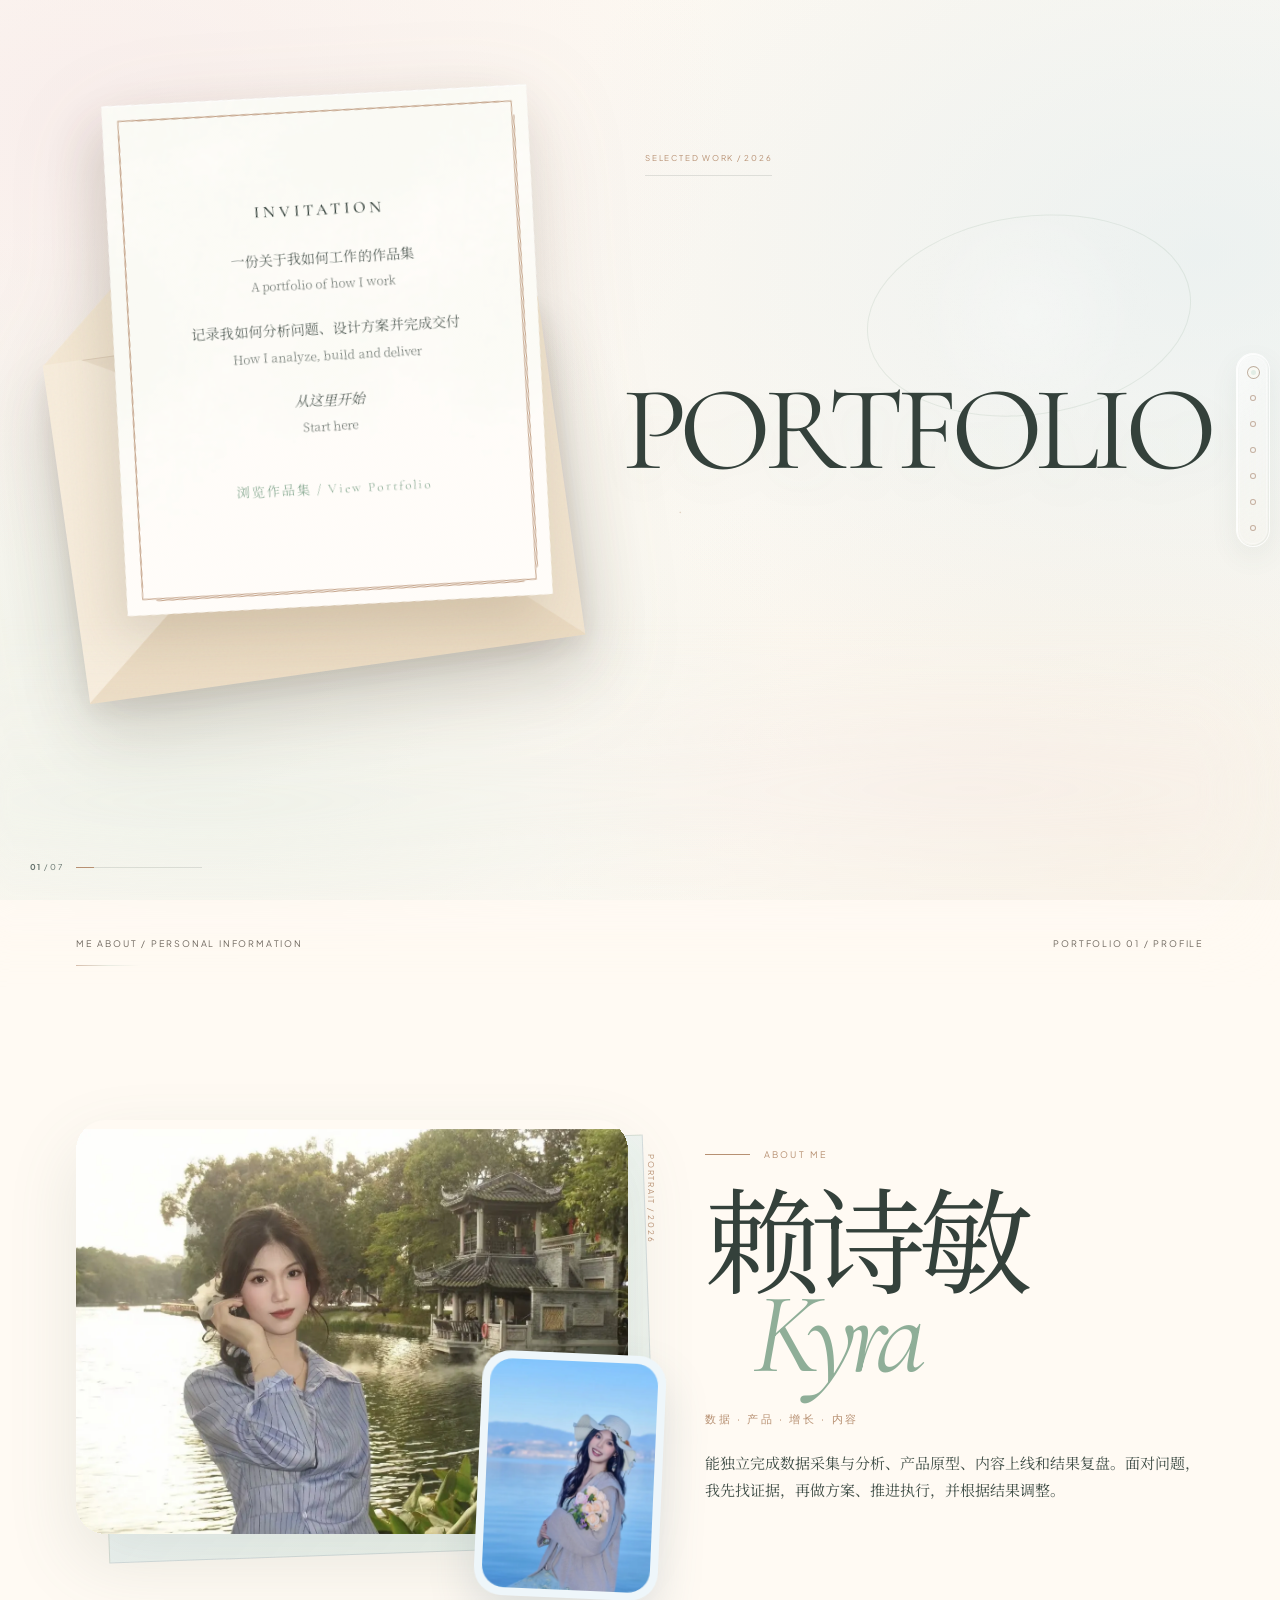
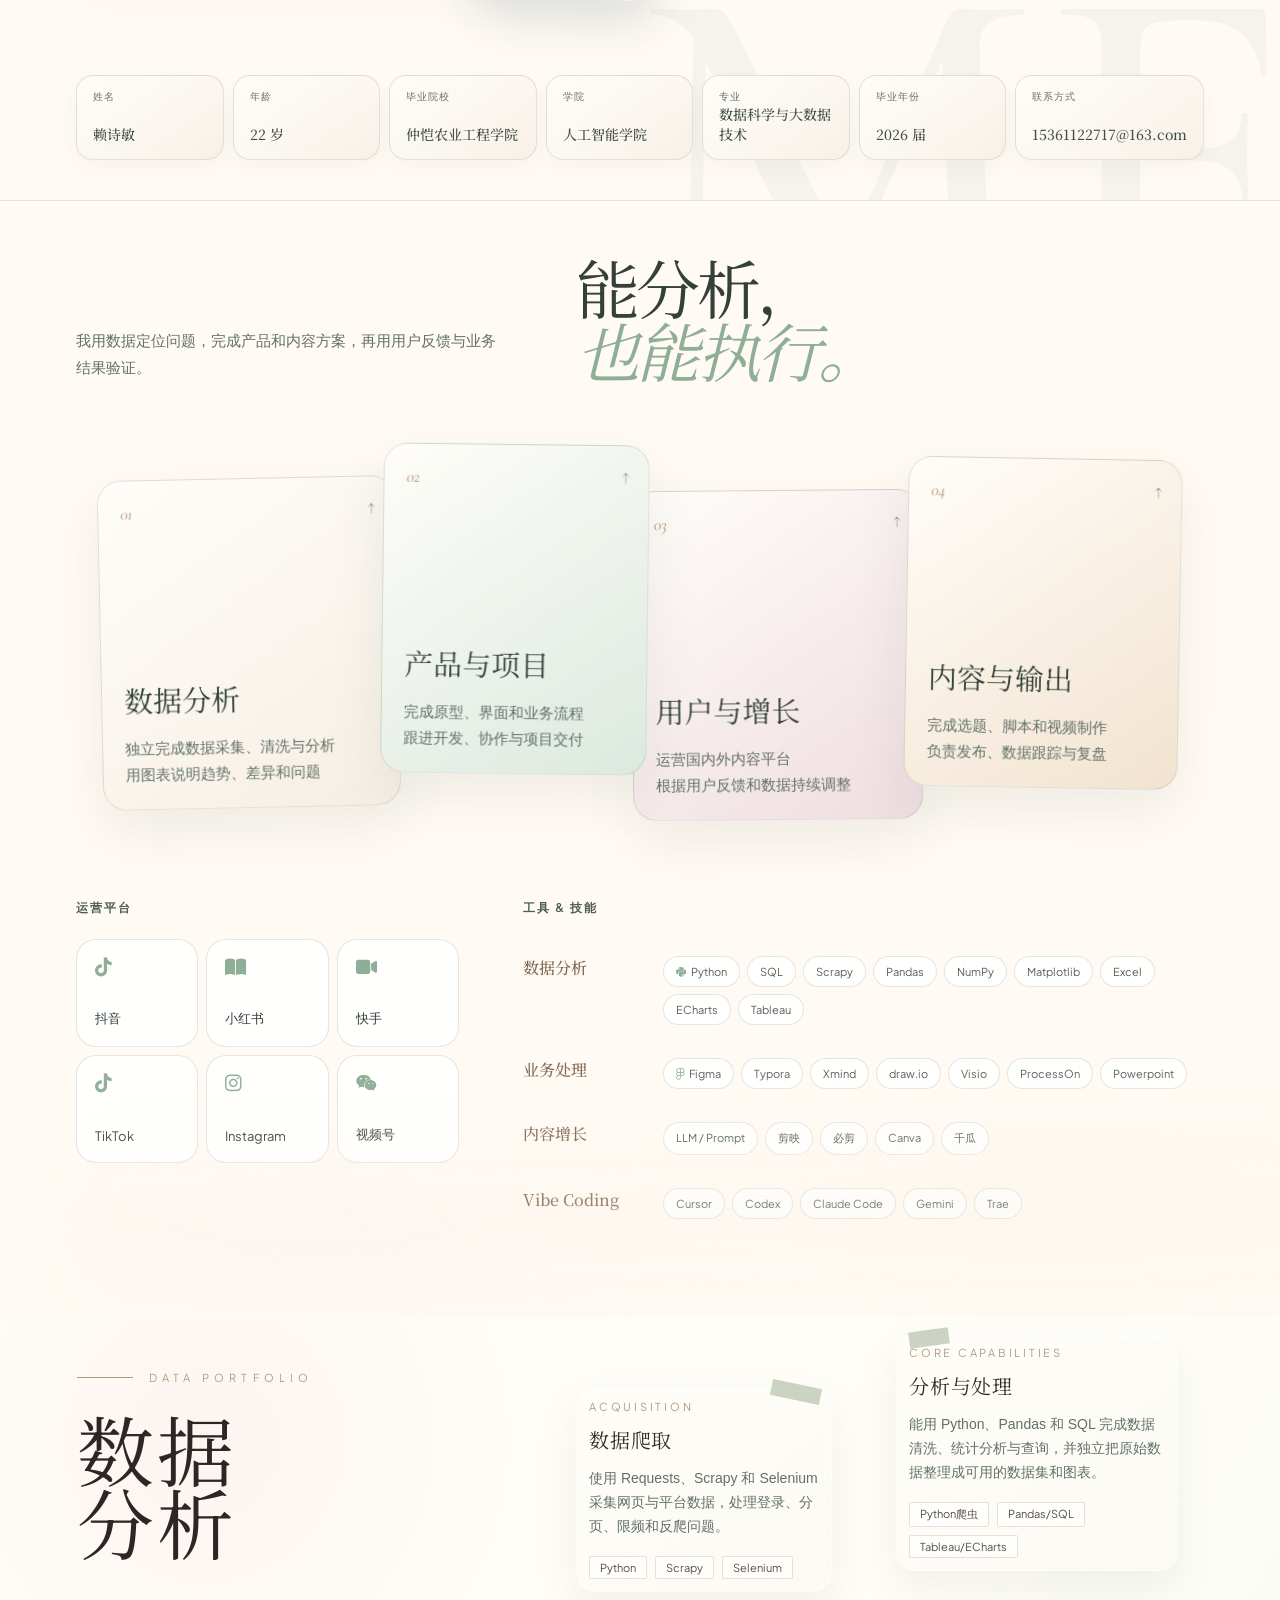
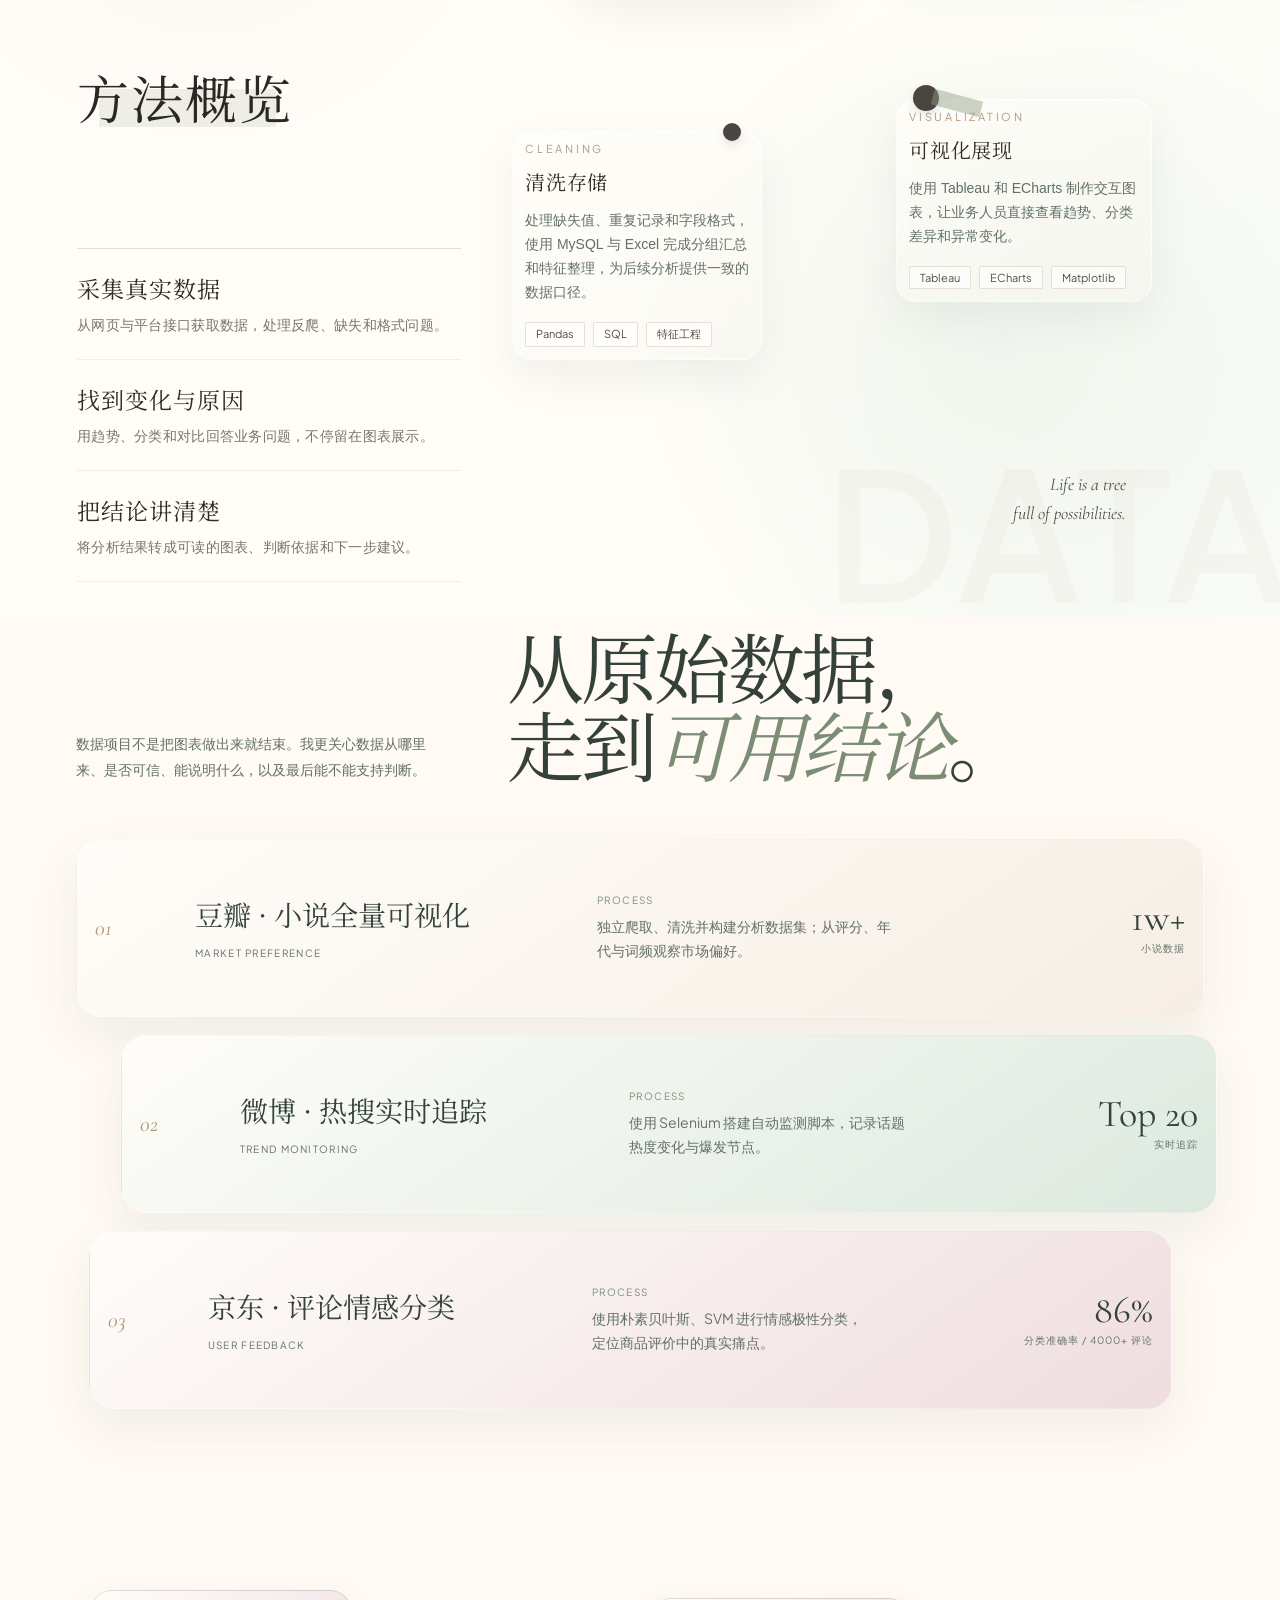
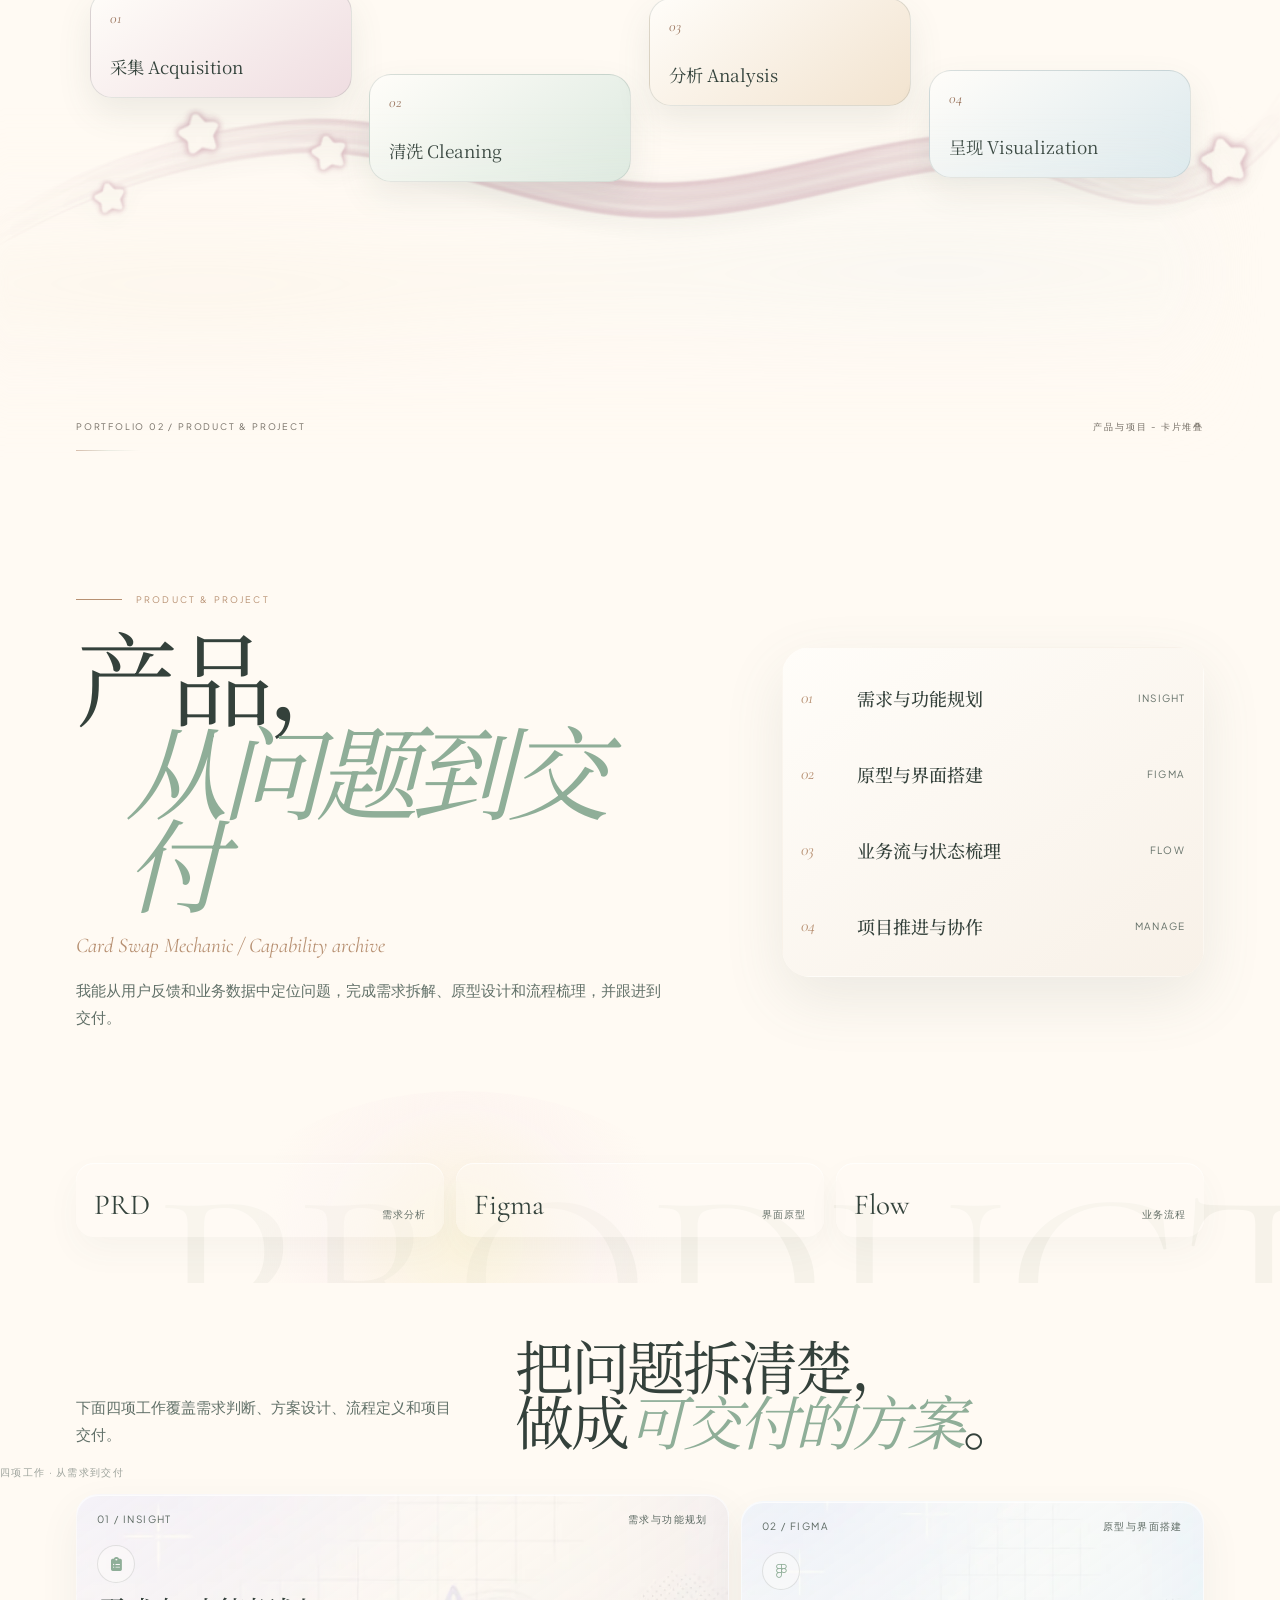
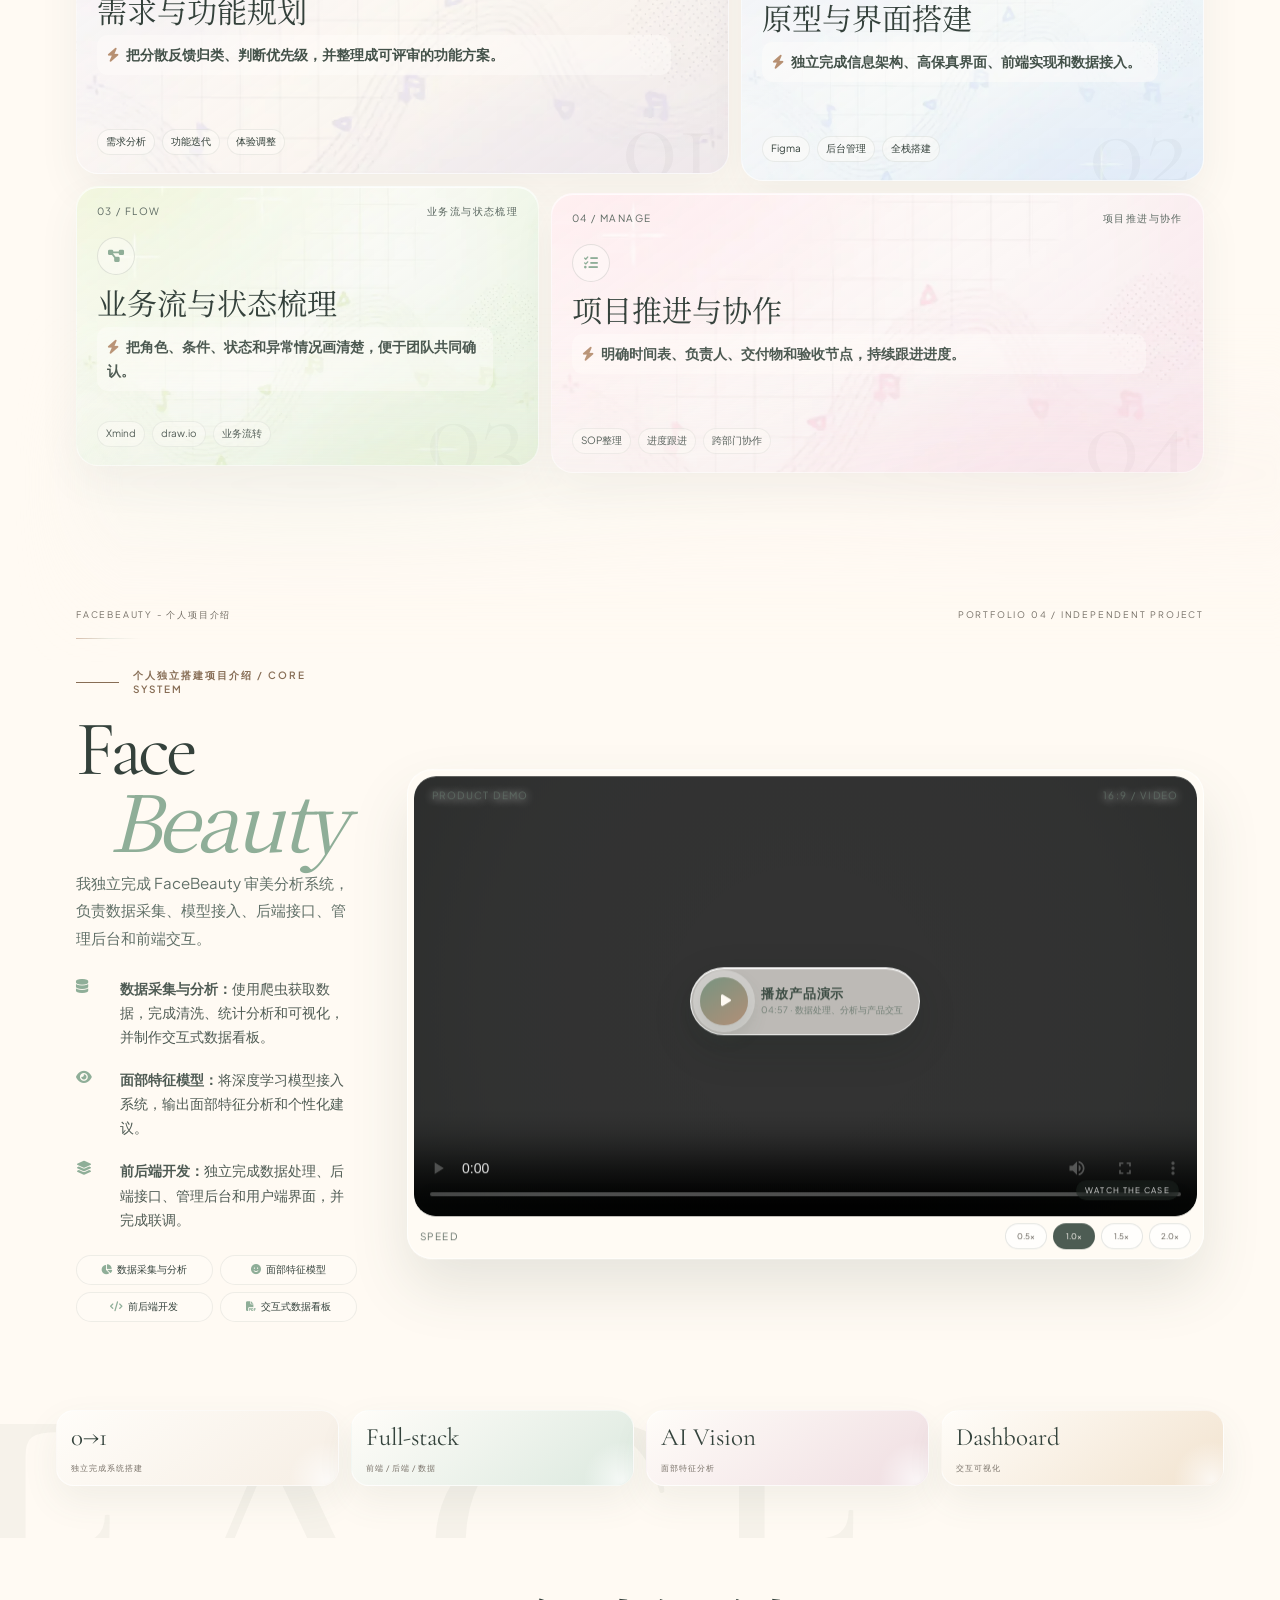
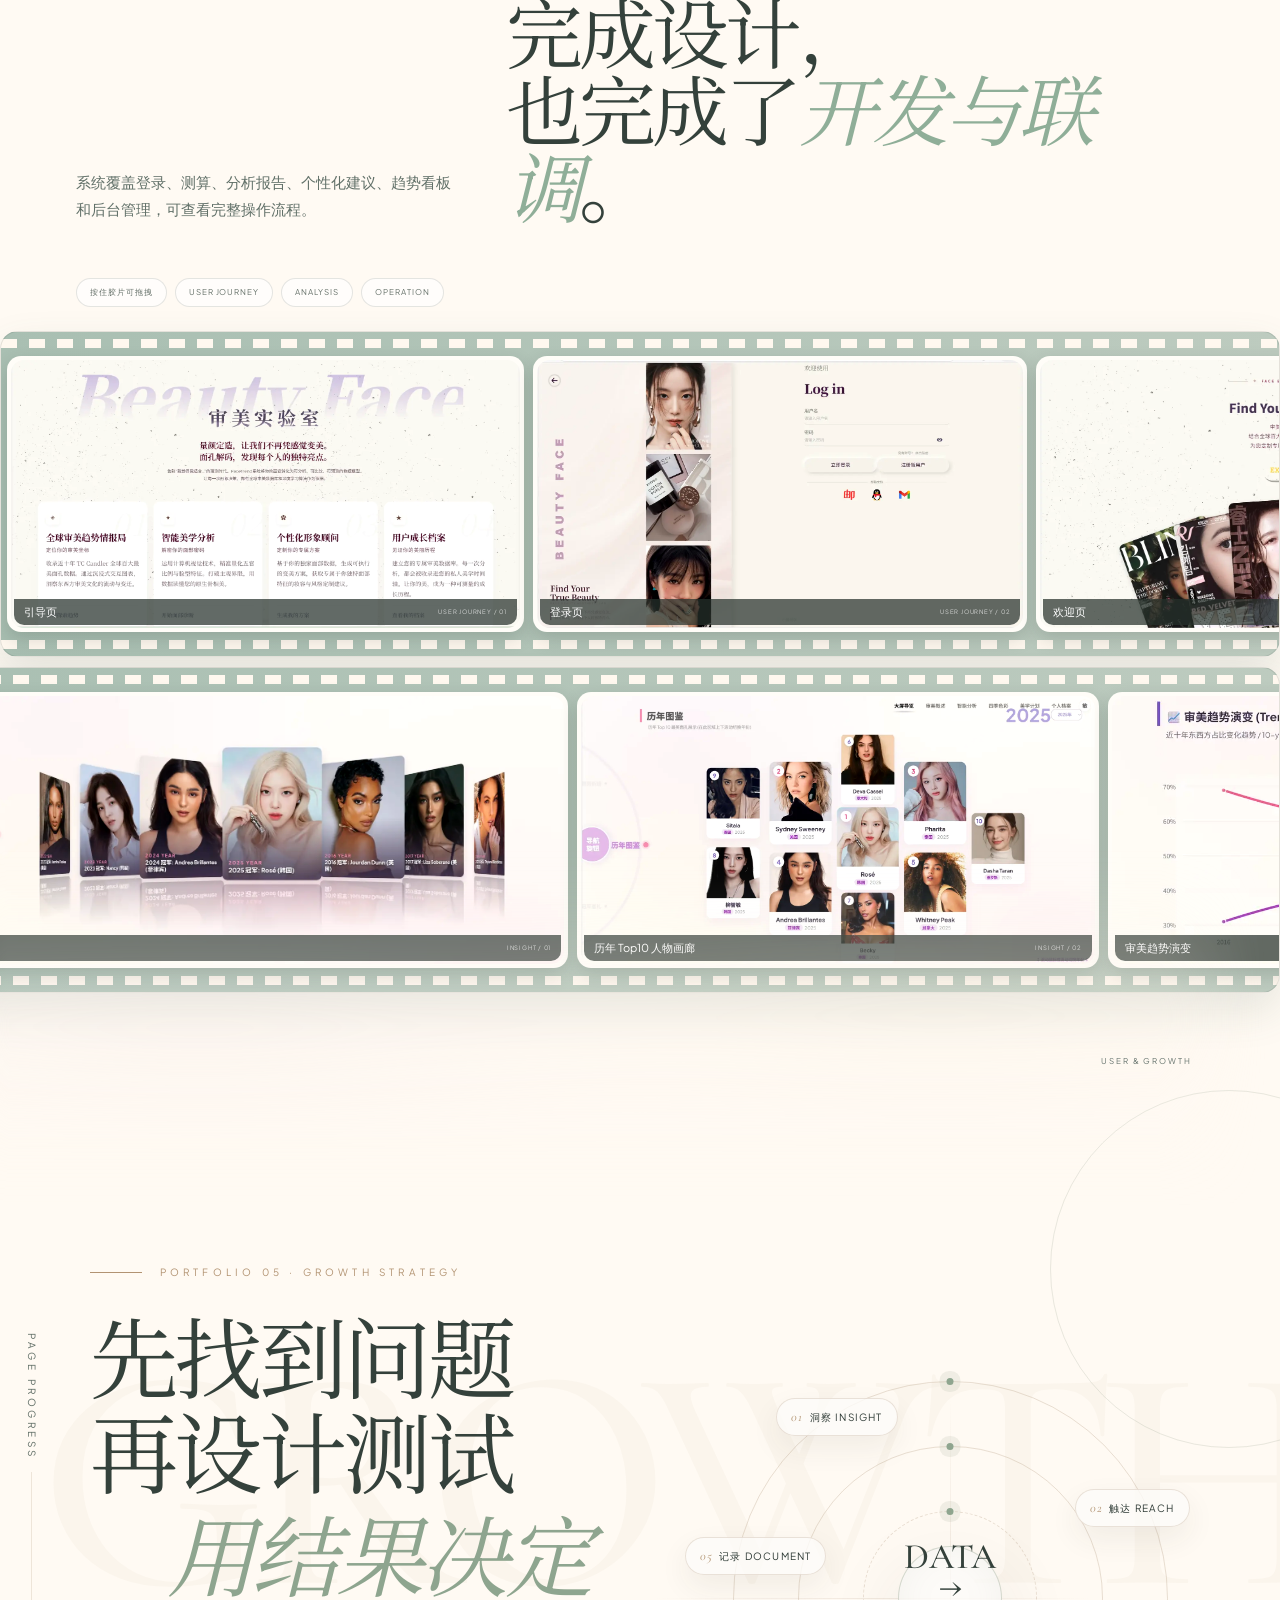
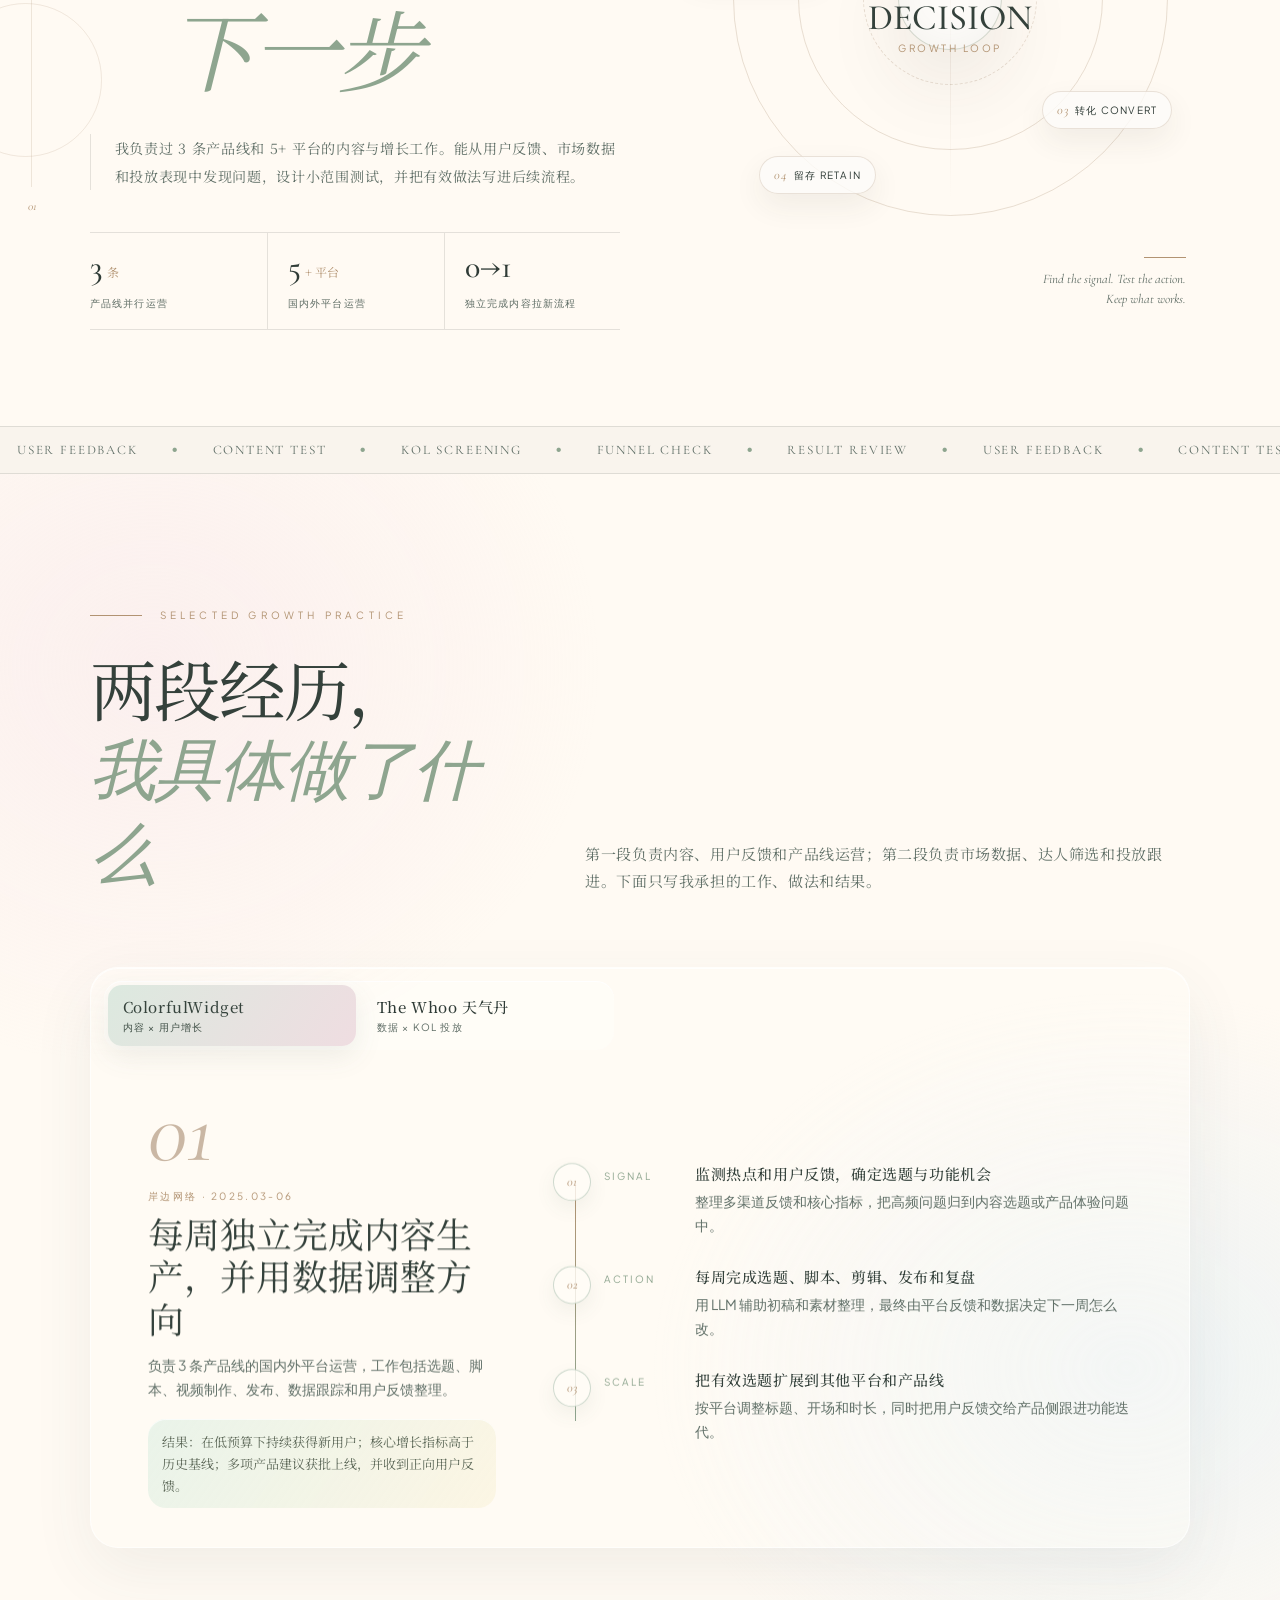
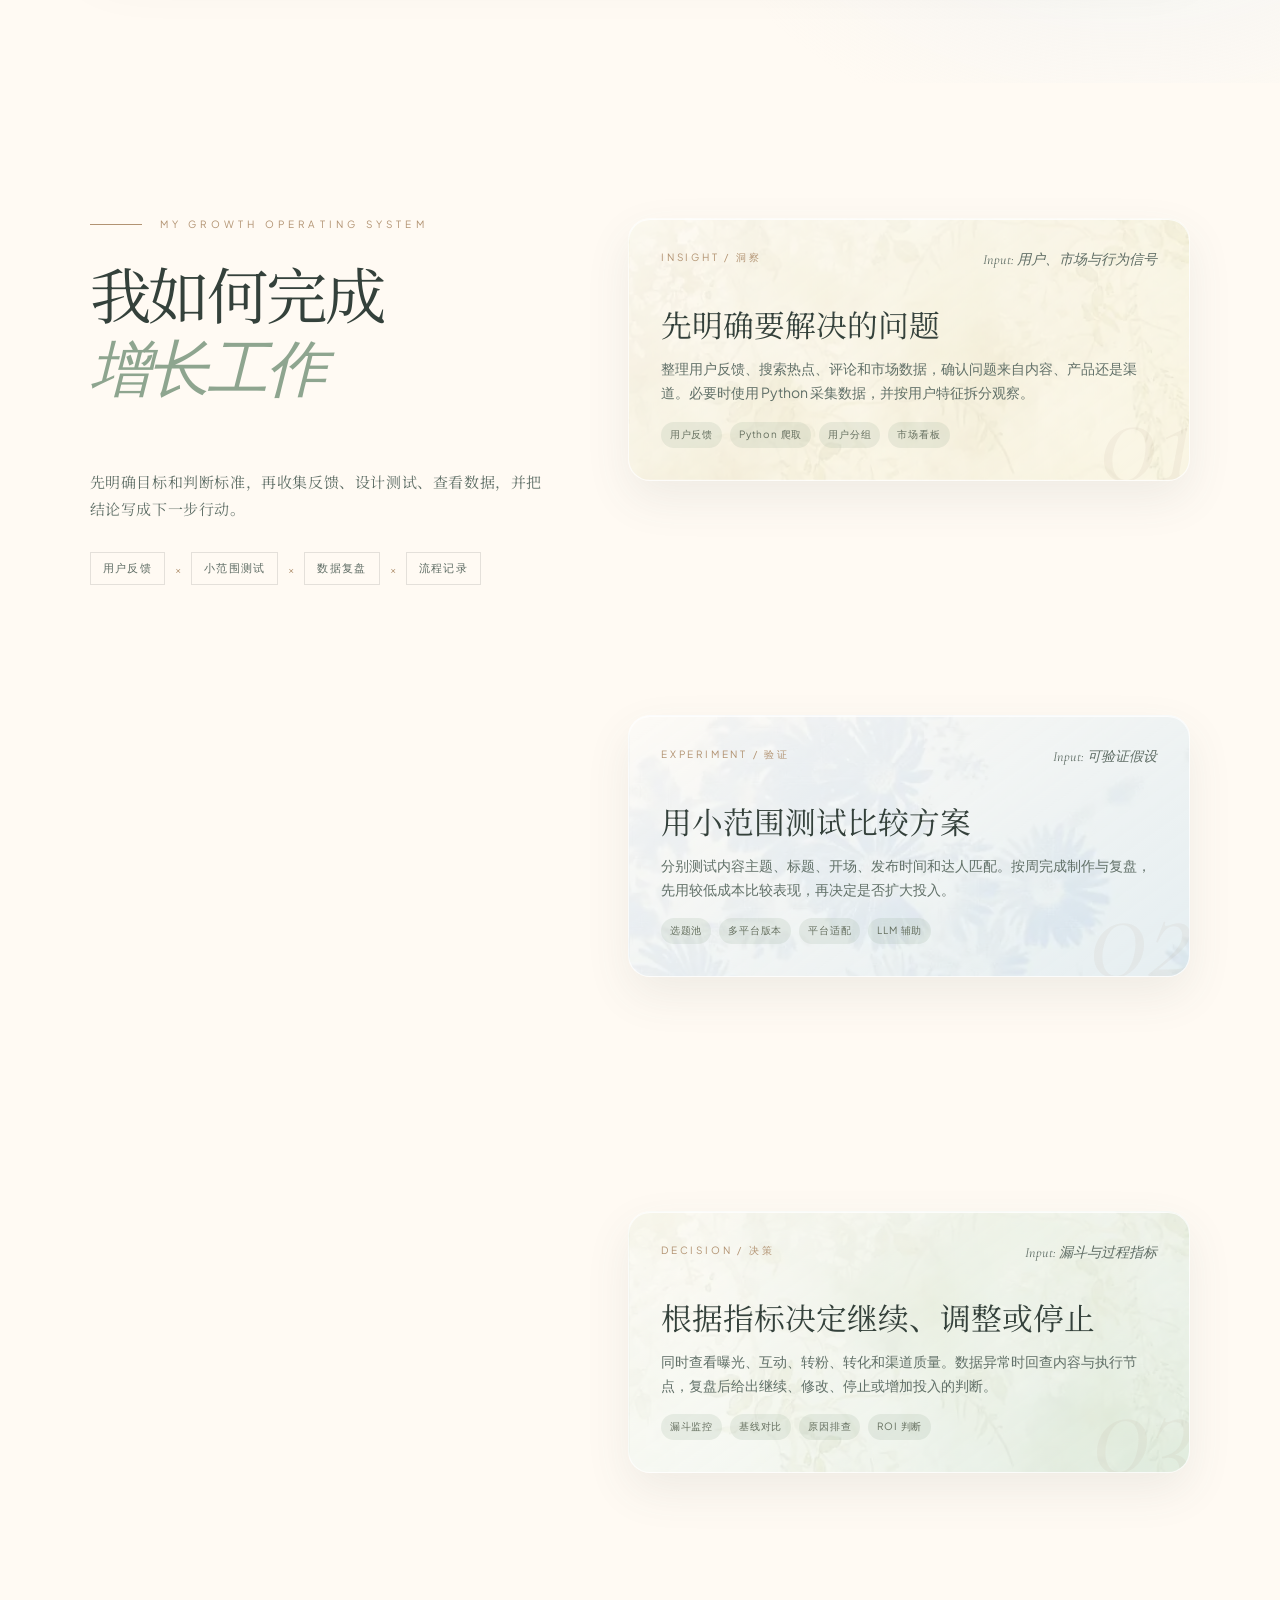
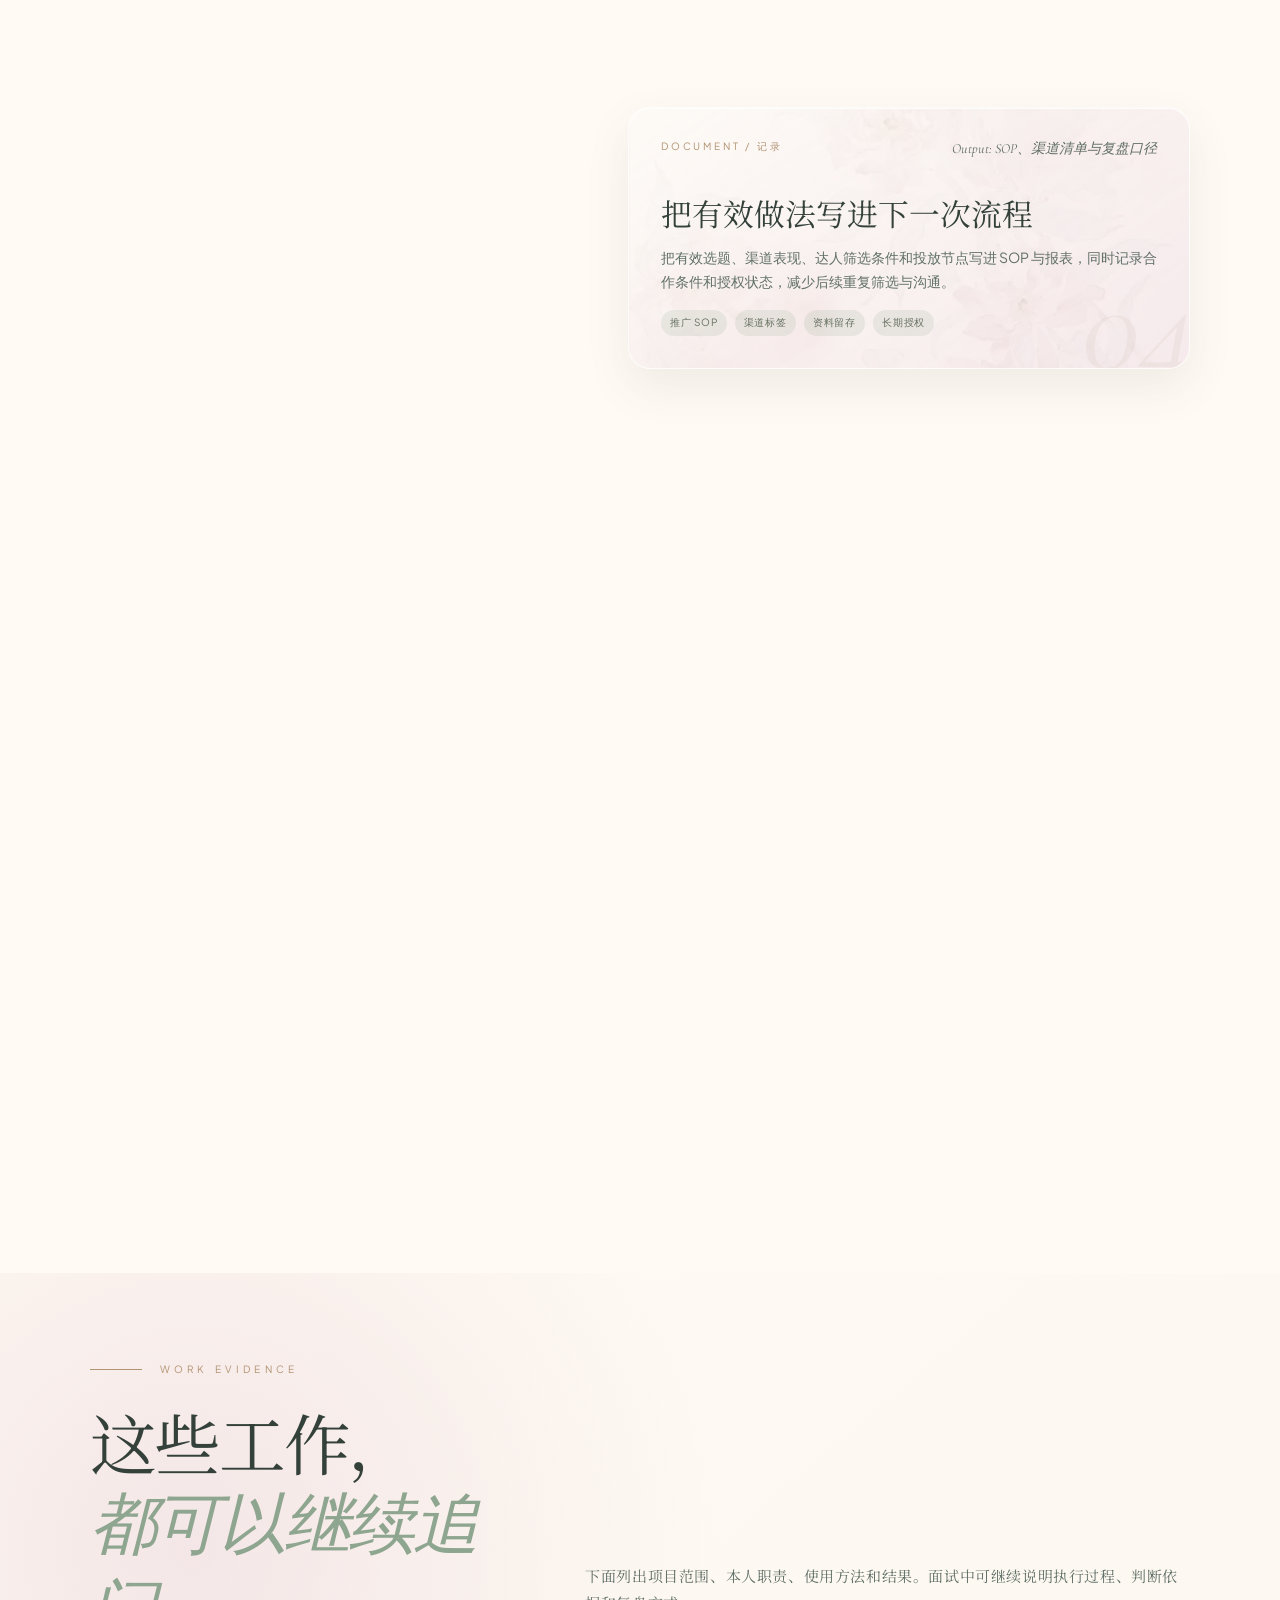
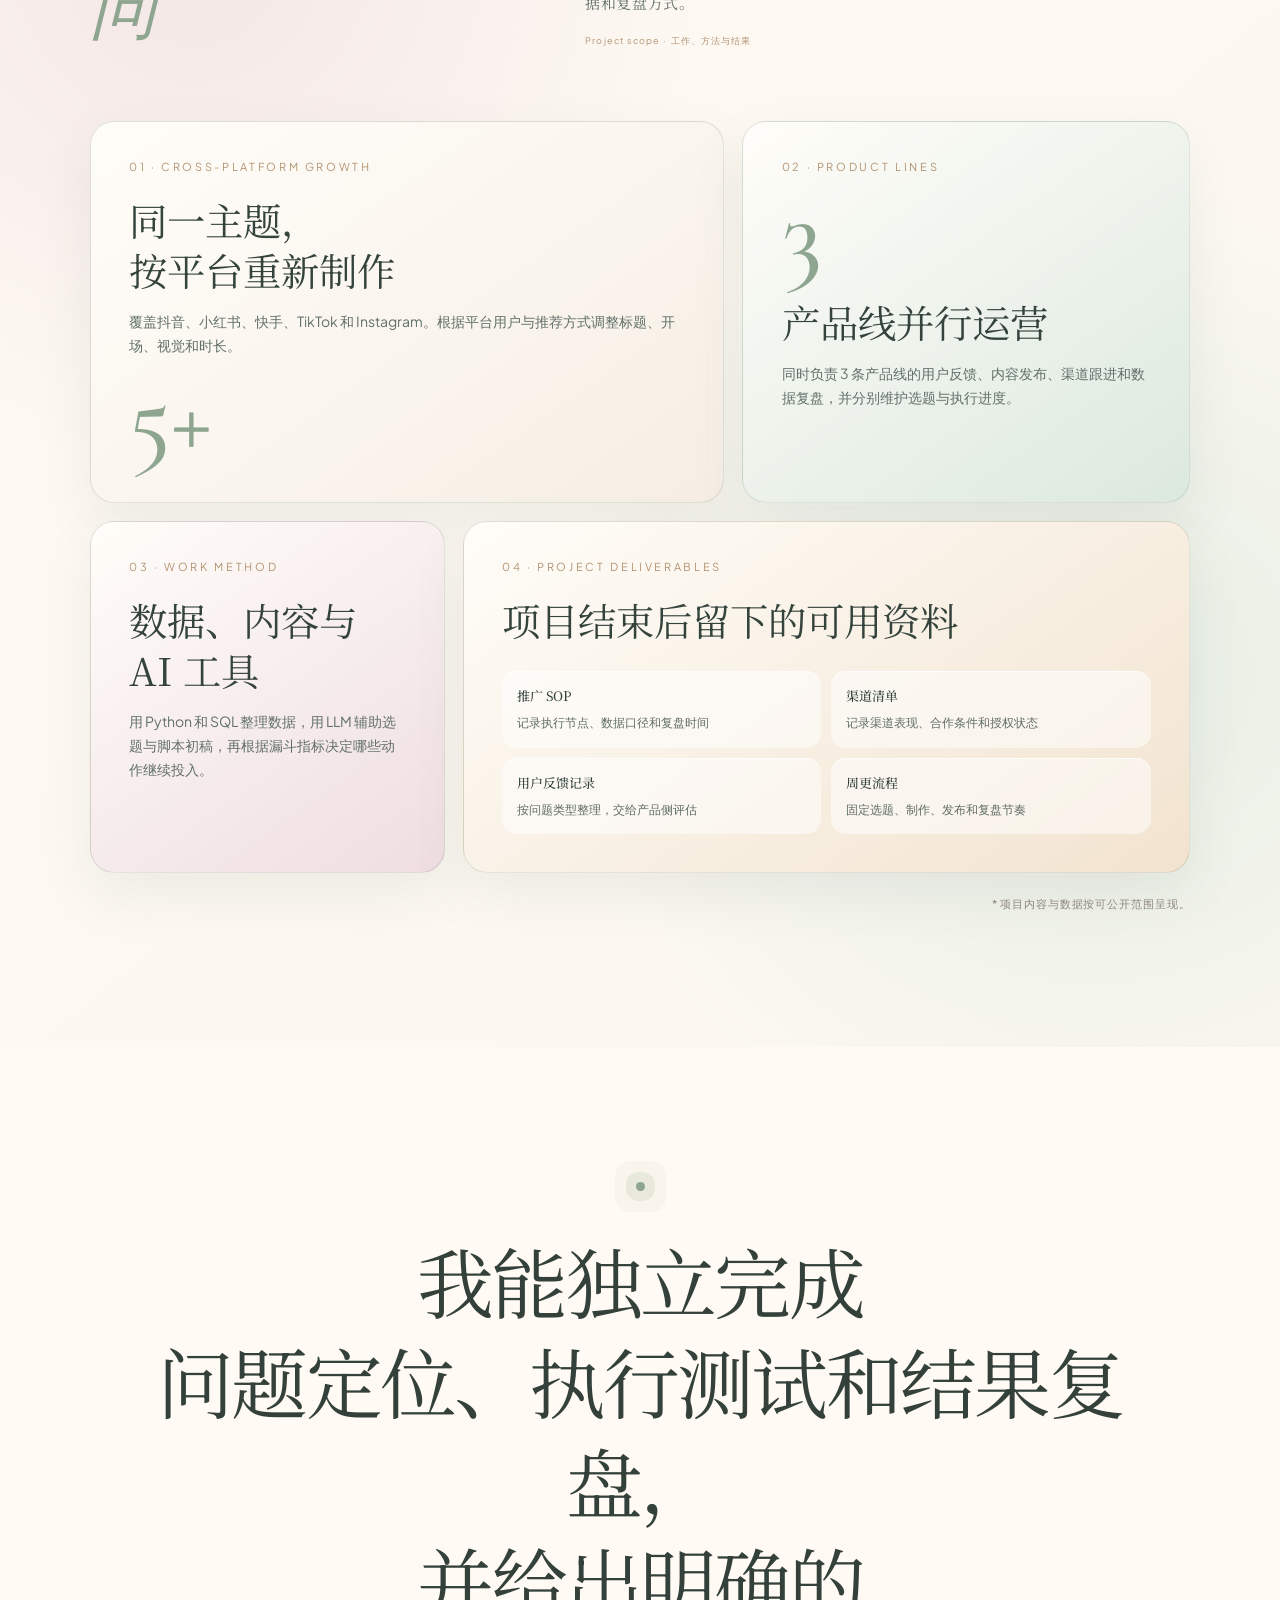
==== commit 112814cf: "Fix responsive layouts across mobile and tablet" ====
--- a/index.html
+++ b/index.html
@@ -17,7 +17,7 @@
     <script src="assets/vendor/gsap/gsap.min.js"></script>
     <script src="assets/vendor/gsap/ScrollTrigger.min.js"></script>
     <script>if (window.gsap && window.ScrollTrigger) gsap.registerPlugin(ScrollTrigger);</script>
-    <script src="portfolio-system.js?v=20260716-10"></script>
+    <script src="portfolio-system.js?v=20260811-12"></script>
 
     <style>
         :root {
@@ -120,10 +120,11 @@
             const wrapper = document.getElementById('fullpage-wrapper');
             // 按顺序插入所有页面，包含 Facebeauty
             const files = ['letter.html', 'me.html', 'data.html', 'product.html', 'Facebeauty.html', 'growth.html', 'content.html'];
+            const release = '20260811-12';
 
             const fragments = await Promise.all(files.map(async file => {
                 try {
-                    const resp = await fetch(file);
+                    const resp = await fetch(`${file}?v=${release}`);
                     return await resp.text();
                 } catch (err) {
                     console.error('加载失败，请使用 Live Server 运行:', file, err);
@@ -147,7 +148,7 @@
             await new Promise(resolve => {
                 const link = document.createElement('link');
                 link.rel = 'stylesheet';
-                link.href = 'portfolio-refinement.css?v=20260716-10';
+                link.href = 'portfolio-refinement.css?v=20260811-12';
                 link.onload = resolve;
                 link.onerror = resolve;
                 document.body.appendChild(link);
